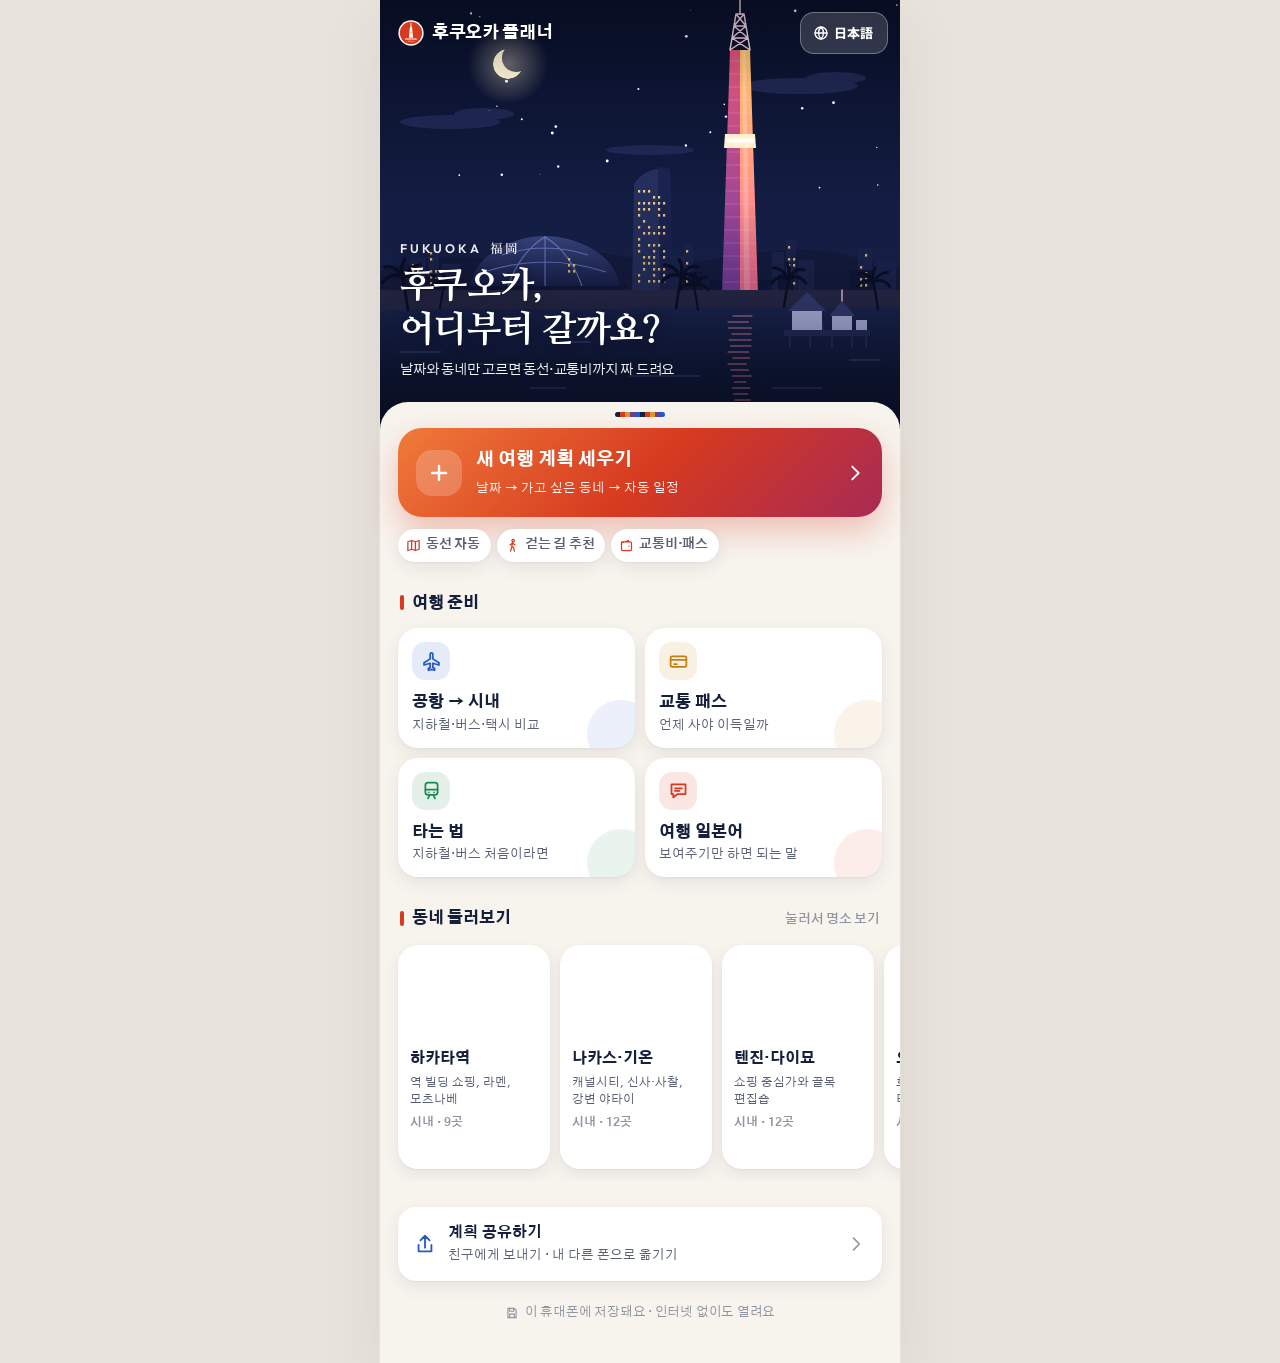
==== fukuoka-planner/index.html @ f43229a2 "required" ====
<!DOCTYPE html>
<html lang="ko">
<head>
<meta charset="utf-8">
<meta name="viewport" content="width=device-width, initial-scale=1, viewport-fit=cover">
<meta name="theme-color" content="#F7F3ED" media="(prefers-color-scheme: light)">
<meta name="theme-color" content="#0E1424" media="(prefers-color-scheme: dark)">
<meta name="description" content="후쿠오카 여행 일정·동선·교통비를 짜 주는 플래너">
<link rel="manifest" href="manifest.webmanifest">
<link rel="icon" type="image/png" href="icons/favicon-64.png">
<link rel="apple-touch-icon" href="icons/apple-touch-icon.png">
<meta name="mobile-web-app-capable" content="yes">
<meta name="apple-mobile-web-app-capable" content="yes">
<meta name="apple-mobile-web-app-status-bar-style" content="black-translucent">
<meta name="apple-mobile-web-app-title" content="후쿠오카">
<title>후쿠오카 여행 플래너</title>
<link rel="preconnect" href="https://fonts.googleapis.com">
<link rel="preconnect" href="https://fonts.gstatic.com" crossorigin>
<link href="https://fonts.googleapis.com/css2?family=Gothic+A1:wght@400;500;600;700;800&family=Outfit:wght@500;600;700&family=Noto+Sans+JP:wght@400;500;700;800&family=Nanum+Myeongjo:wght@700;800&family=Noto+Serif+JP:wght@600;700&display=swap" rel="stylesheet">
<link rel="stylesheet" href="css/style.css">
</head>
<body>
<div id="app"></div>
<!-- 순서가 중요해요: 앞 파일의 이름(S, A, SHEETS, L …)을 뒤 파일이 써요. 바꾸려면 docs/collaboration-guide.md 의 「불러오는 순서」를 먼저 보세요. -->
<script src="js/config.js"></script>
<script src="js/data.js"></script>
<script src="js/spot_info.js"></script>
<script src="js/engine.js"></script>
<script src="js/i18n.js"></script>
<script src="js/ui.js"></script>
<script src="js/home.js"></script>
<script src="js/stays.js"></script>
<script src="js/alt.js"></script>
<script src="js/parked.js"></script>
<script src="js/custom.js"></script>
<script src="js/drag.js"></script>
<script src="js/nav.js"></script>
<script src="js/guide.js"></script>
<script src="js/here.js"></script>
<script src="js/live.js"></script>
<script src="js/maps.js"></script>
<script src="js/bootstrap.js"></script>
</body>
</html>
---- fukuoka-planner/css/style.css ----
/* ==================================================================
   style.css · 디자인 (색·글꼴·간격·모양)
   맨 위 :root 의 --이름 값이 앱 전체 색이에요. 다크 모드 색은 그 아래 @media (prefers-color-scheme: dark) 에 있어요.
   고치는 법: docs/수정가이드.md
   ================================================================== */
/* 후쿠오카 플래너 v3: 따뜻한 종이색 바탕 + 하카타만 남색 + 도리이 주홍 포인트. 홈 상단은 모모치 해변의 후쿠오카 타워 그림, 곳곳에 하카타오리(五色献上) 줄무늬 */
:root {
  --outer: #e9e4db;
  --bg: #f7f3ed;
  --surface: #ffffff;
  --surface-2: #f1ece4;
  --surface-3: #e5ded3;
  --ink: #15203a;
  --ink-2: #5a6175;
  --ink-3: #8f95a3;
  --line: #e8e2d8;
  --pri: #d63a1f;
  --pri-2: #fbe7e1;
  --pri-ink: #ffffff;
  --pink: #c2335e;
  --blue: #2459c9;
  --blue-2: #e8effc;
  --ok: #1d8a55;
  --ok-2: #e3f4ea;
  --warn: #a86500;
  --warn-2: #fff2d9;
  --bad: #d33539;
  --bad-2: #fceaea;
  --sea: #cfe1ec;
  --sea-edge: #a6c4d8;
  --land: #fbf8f2;
  --park: #d8eacd;
  --hill-a: #e7e9d8;
  --hill-b: rgba(231, 233, 216, 0);
  --river: #afcfe2;
  --rail: #a7adb6;
  --font: 'Gothic A1', -apple-system, 'Apple SD Gothic Neo', 'Malgun Gothic', sans-serif;
  --serif: 'Nanum Myeongjo', 'AppleMyungjo', 'Noto Serif KR', serif;
  --num: 'Outfit', 'Gothic A1', sans-serif;
  --r: 22px;
  --sh: 0 1px 2px rgba(21, 32, 58, 0.05), 0 6px 18px rgba(21, 32, 58, 0.07);
  --grad: linear-gradient(135deg, #f07a3a 0%, #d63a1f 52%, #a82a55 100%);
  --obi: repeating-linear-gradient(
    90deg,
    #15203a 0 5px,
    #d63a1f 5px 10px,
    #d9962b 10px 15px,
    #6b3e8e 15px 20px,
    #2459c9 20px 25px
  );
  color-scheme: light;
}
@media (prefers-color-scheme: dark) {
  :root:not([data-theme='light']) {
    --outer: #05080f;
    --bg: #0e1424;
    --surface: #172036;
    --surface-2: #1f2942;
    --surface-3: #29344f;
    --ink: #eef1f7;
    --ink-2: #a8b0c2;
    --ink-3: #747d96;
    --line: #27324b;
    --pri: #f2573c;
    --pri-2: #3a1d17;
    --pink: #f0628b;
    --blue: #7ea2ff;
    --blue-2: #1a2546;
    --ok: #4acb8a;
    --ok-2: #14301f;
    --warn: #f0b55a;
    --warn-2: #33280f;
    --bad: #ff7a7e;
    --bad-2: #3a1a1c;
    --sea: #12324a;
    --sea-edge: #23506f;
    --land: #182235;
    --park: #1b3a2a;
    --hill-a: #1e2b33;
    --hill-b: rgba(30, 43, 51, 0);
    --river: #23506f;
    --rail: #5a6878;
    --sh: 0 1px 2px rgba(0, 0, 0, 0.3), 0 6px 18px rgba(0, 0, 0, 0.28);
    color-scheme: dark;
  }
}
:root[data-theme='dark'] {
  --outer: #05080f;
  --bg: #0e1424;
  --surface: #172036;
  --surface-2: #1f2942;
  --surface-3: #29344f;
  --ink: #eef1f7;
  --ink-2: #a8b0c2;
  --ink-3: #747d96;
  --line: #27324b;
  --pri: #f2573c;
  --pri-2: #3a1d17;
  --pink: #f0628b;
  --blue: #7ea2ff;
  --blue-2: #1a2546;
  --ok: #4acb8a;
  --ok-2: #14301f;
  --warn: #f0b55a;
  --warn-2: #33280f;
  --bad: #ff7a7e;
  --bad-2: #3a1a1c;
  --sea: #12324a;
  --sea-edge: #23506f;
  --land: #182235;
  --park: #1b3a2a;
  --hill-a: #1e2b33;
  --hill-b: rgba(30, 43, 51, 0);
  --river: #23506f;
  --rail: #5a6878;
  --sh: 0 1px 2px rgba(0, 0, 0, 0.3), 0 6px 18px rgba(0, 0, 0, 0.28);
  color-scheme: dark;
}

* {
  box-sizing: border-box;
  -webkit-tap-highlight-color: transparent;
}
html,
body {
  margin: 0;
}
body {
  background: var(--outer);
  color: var(--ink);
  font: 15px/1.5 var(--font);
  -webkit-font-smoothing: antialiased;
  word-break: keep-all;
  overflow-wrap: anywhere;
}
body.locked {
  overflow: hidden;
}
button,
input,
select {
  font: inherit;
  color: inherit;
}
button {
  cursor: pointer;
  border: 0;
  background: none;
  padding: 0;
}
:focus-visible {
  outline: 2.5px solid var(--pri);
  outline-offset: 2px;
  border-radius: 10px;
}
.ic {
  width: 20px;
  height: 20px;
  flex: none;
  fill: none;
  stroke: currentColor;
  stroke-width: 2;
  stroke-linecap: round;
  stroke-linejoin: round;
}
.sr {
  position: absolute;
  width: 1px;
  height: 1px;
  overflow: hidden;
  clip: rect(0 0 0 0);
  white-space: nowrap;
}
h1,
h2,
h3 {
  margin: 0;
  text-wrap: balance;
}
small {
  font-size: 12.5px;
}

.shell {
  position: relative;
  max-width: 520px;
  min-height: 100vh;
  margin: 0 auto;
  background: var(--bg);
}
@media (min-width: 560px) {
  .shell {
    box-shadow:
      0 0 0 1px var(--line),
      0 20px 60px rgba(20, 27, 45, 0.08);
  }
}
.scr {
  padding: 8px 18px 120px;
}

/* 상단 바 */
.appbar {
  position: sticky;
  top: 0;
  z-index: 30;
  display: grid;
  grid-template-columns: auto 1fr auto;
  align-items: center;
  gap: 8px;
  min-height: 58px;
  padding: 8px 12px;
  background: color-mix(in srgb, var(--bg) 88%, transparent);
  backdrop-filter: blur(14px);
  -webkit-backdrop-filter: blur(14px);
}
.brand {
  display: flex;
  align-items: center;
  gap: 8px;
  font-weight: 800;
  font-size: 17px;
  letter-spacing: -0.02em;
  padding-left: 6px;
}
.logo2 {
  width: 26px;
  height: 26px;
  flex: none;
}
.ab-t {
  display: flex;
  flex-direction: column;
  align-items: center;
  min-width: 0;
  font-weight: 800;
  font-size: 16px;
}
.ab-t small {
  font-weight: 500;
  color: var(--ink-2);
}
.ab-title {
  display: inline-flex;
  align-items: center;
  gap: 4px;
  font-weight: 800;
  font-size: 16px;
  max-width: 100%;
}
.ab-title .ic {
  width: 14px;
  height: 14px;
  color: var(--ink-3);
}
.ab-r {
  display: flex;
  gap: 6px;
  justify-content: flex-end;
  min-width: 40px;
}
.ab-sp {
  display: block;
}
.ib {
  display: inline-grid;
  place-items: center;
  width: 42px;
  height: 42px;
  border-radius: 14px;
  color: var(--ink);
  background: transparent;
}
.ib:hover {
  background: var(--surface-2);
}
.ib.sm {
  width: 36px;
  height: 36px;
  border-radius: 12px;
}
.ib.xs {
  width: 28px;
  height: 28px;
  border-radius: 9px;
}
.ib.xs .ic {
  width: 16px;
  height: 16px;
}
.ib:disabled {
  opacity: 0.3;
  cursor: default;
}
.savebtn {
  height: 36px;
  padding: 0 16px;
  border-radius: 999px;
  background: var(--pri);
  color: var(--pri-ink);
  font-weight: 700;
  font-size: 14px;
  display: inline-flex;
  align-items: center;
  gap: 4px;
}
.savebtn .ic {
  width: 16px;
  height: 16px;
  stroke-width: 2.6;
}
.savebtn.done {
  background: var(--surface-2);
  color: var(--ok);
}
.prog {
  display: grid;
  grid-template-columns: repeat(3, 1fr);
  gap: 6px;
  padding: 0 18px 6px;
  position: sticky;
  top: 58px;
  z-index: 29;
  background: color-mix(in srgb, var(--bg) 88%, transparent);
}
.prog i {
  height: 4px;
  border-radius: 4px;
  background: var(--surface-3);
}
.prog i.on {
  background: var(--pri);
}

/* 버튼 */
.btn {
  display: inline-flex;
  align-items: center;
  justify-content: center;
  gap: 6px;
  min-height: 44px;
  padding: 0 16px;
  border-radius: 15px;
  font-weight: 700;
  font-size: 15px;
  transition:
    transform 0.12s,
    filter 0.15s;
  white-space: nowrap;
}
.btn:active:not(:disabled) {
  transform: scale(0.98);
}
.btn.pri {
  background: var(--pri);
  color: var(--pri-ink);
  box-shadow: 0 6px 16px color-mix(in srgb, var(--pri) 26%, transparent);
}
.btn.pri:hover:not(:disabled) {
  filter: brightness(1.05);
}
.btn.pri:disabled {
  background: var(--surface-3);
  color: var(--ink-3);
  cursor: not-allowed;
  box-shadow: none;
}
.btn.big {
  min-height: 56px;
  width: 100%;
  font-size: 17px;
  border-radius: 20px;
}
.btn.big .ic {
  width: 22px;
  height: 22px;
}
.btn.soft {
  background: var(--surface-2);
  color: var(--ink);
}
.btn.soft:hover {
  background: var(--surface-3);
}
.btn.ghost {
  background: transparent;
  color: var(--ink-2);
}
.btn.sm {
  min-height: 34px;
  padding: 0 12px;
  font-size: 13.5px;
  border-radius: 11px;
}
.btn .ic {
  width: 18px;
  height: 18px;
}
.btn.danger {
  color: var(--bad);
}
.btn.danger-fill {
  background: var(--bad);
}
.row2 {
  display: flex;
  gap: 8px;
}
.row2 > .btn {
  flex: 1;
}
.cta {
  position: fixed;
  bottom: 0;
  left: 50%;
  transform: translateX(-50%);
  width: min(520px, 100%);
  z-index: 25;
  padding: 14px 18px calc(14px + env(safe-area-inset-bottom));
  background: linear-gradient(to top, var(--bg) 70%, transparent);
  display: grid;
  gap: 10px;
}

/* 공통 */
.card {
  background: var(--surface);
  border-radius: var(--r);
  padding: 16px;
  box-shadow: var(--sh);
}
.card + .card {
  margin-top: 12px;
}
.sec {
  display: flex;
  align-items: baseline;
  gap: 8px;
  font-size: 16px;
  font-weight: 800;
  margin: 28px 2px 12px;
}
.sec::before {
  content: '';
  align-self: center;
  flex: none;
  width: 4px;
  height: 15px;
  border-radius: 2px;
  background: var(--pri);
}
.sec small {
  font-size: 12.5px;
  color: var(--ink-3);
  font-weight: 600;
  margin-left: auto;
}
.sub {
  color: var(--ink-2);
  font-size: 13.5px;
  margin: 4px 0 12px;
}
.h-xl {
  font-family: var(--serif);
  font-size: clamp(30px, 8vw, 36px);
  font-weight: 800;
  letter-spacing: -0.02em;
  line-height: 1.22;
}
.h-l {
  font-family: var(--serif);
  font-size: 27px;
  font-weight: 800;
  letter-spacing: -0.02em;
  margin: 6px 2px 16px;
}
.h-s {
  font-size: 16px;
  font-weight: 800;
}
.chip {
  display: inline-flex;
  align-items: center;
  gap: 4px;
  font-size: 12.5px;
  font-weight: 600;
  padding: 4px 10px;
  border-radius: 999px;
  background: var(--surface-2);
  color: var(--ink-2);
}
.chips {
  display: flex;
  flex-wrap: wrap;
  gap: 6px;
}
.tag {
  display: inline-flex;
  align-items: center;
  gap: 3px;
  font-size: 11.5px;
  font-weight: 700;
  padding: 2px 8px;
  border-radius: 999px;
  background: var(--surface-2);
  color: var(--ink-2);
  white-space: nowrap;
}
.tag .ic {
  width: 12px;
  height: 12px;
  stroke-width: 3;
}
.tag.meal {
  background: var(--pri-2);
  color: var(--pri);
}
.tag.walk {
  background: var(--ok-2);
  color: var(--ok);
}
.tag.fast {
  background: var(--blue-2);
  color: var(--blue);
}
.tag.cheap {
  background: var(--ok-2);
  color: var(--ok);
}
.store-note {
  display: flex;
  align-items: center;
  justify-content: center;
  gap: 6px;
  color: var(--ink-3);
  font-size: 12.5px;
  margin: 22px 0 0;
}
.store-note .ic {
  width: 14px;
  height: 14px;
}
.fine {
  font-size: 12px;
  color: var(--ink-3);
  margin: 18px 4px 0;
}
.note {
  display: flex;
  align-items: center;
  gap: 10px;
  flex-wrap: wrap;
  padding: 12px 14px;
  border-radius: 16px;
  background: var(--surface-2);
  color: var(--ink-2);
  font-size: 14px;
  margin: 12px 0 0;
}
.note > span {
  flex: 1;
  min-width: 160px;
}
.note.bad {
  background: var(--bad-2);
  color: var(--bad);
}
.note.ok {
  background: var(--ok-2);
  color: var(--ok);
}
.warn-t {
  color: var(--warn) !important;
  font-weight: 700;
}
.bad-t {
  color: var(--bad);
}

/* 카테고리 타일 */
.ct {
  display: inline-grid;
  place-items: center;
  width: 32px;
  height: 32px;
  border-radius: 11px;
  flex: none;
  background: var(--surface-2);
  color: var(--ink-2);
}
.ct .ic {
  width: 18px;
  height: 18px;
}
.c-sight {
  --c: #3e63dd;
}
.c-food {
  --c: #e5484d;
}
.c-cafe {
  --c: #a35829;
}
.c-shop {
  --c: #8e4ec6;
}
.c-nature {
  --c: #2b9a66;
}
.c-onsen {
  --c: #e2780f;
}
.c-free {
  --c: #6f7a8b;
}
.c-bed {
  --c: #6f7a8b;
}
.ct[class*='c-'] {
  background: color-mix(in srgb, var(--c) 13%, var(--surface));
  color: var(--c);
}
.chip[class*='c-'] {
  background: color-mix(in srgb, var(--c) 12%, var(--surface));
  color: var(--c);
}

/* 기간 */
.sel-sum {
  display: flex;
  align-items: center;
  gap: 10px;
  background: var(--surface);
  border-radius: 18px;
  padding: 14px 16px;
  box-shadow: var(--sh);
  margin-bottom: 12px;
  flex-wrap: wrap;
}
.sel-sum > div {
  display: flex;
  flex-direction: column;
}
.sel-sum small {
  color: var(--ink-3);
}
.sel-sum b {
  font-size: 15.5px;
}
.sel-sum > .ic {
  color: var(--ink-3);
}
.sel-sum .pill {
  margin-left: auto;
  background: var(--pri);
  color: #fff;
  font-weight: 700;
  font-size: 13px;
  padding: 5px 12px;
  border-radius: 999px;
}
.cal-h {
  display: flex;
  align-items: center;
  justify-content: space-between;
  margin-bottom: 8px;
}
.cal-h b {
  font-family: var(--num);
  font-size: 17px;
}
.wk,
.grid {
  display: grid;
  grid-template-columns: repeat(7, 1fr);
}
.wk span {
  text-align: center;
  font-size: 12px;
  color: var(--ink-3);
  padding: 4px 0 8px;
}
.dc {
  height: 44px;
  display: grid;
  place-items: center;
  font-family: var(--num);
  font-weight: 500;
  font-size: 15.5px;
  position: relative;
}
.dc span {
  display: grid;
  place-items: center;
  width: 40px;
  height: 40px;
  border-radius: 50%;
  position: relative;
  z-index: 1;
}
.dc:hover:not(:disabled) span {
  background: var(--surface-2);
}
.dc.sun {
  color: var(--bad);
}
.dc.sat {
  color: var(--blue);
}
.dc.past {
  opacity: 0.3;
  cursor: default;
}
.dc.today span::after {
  content: '';
  position: absolute;
  bottom: 4px;
  width: 4px;
  height: 4px;
  border-radius: 50%;
  background: var(--pri);
}
.dc.in {
  background: var(--pri-2);
}
.dc.rs {
  background: linear-gradient(to right, transparent 50%, var(--pri-2) 50%);
}
.dc.re {
  background: linear-gradient(to left, transparent 50%, var(--pri-2) 50%);
}
.dc.s span,
.dc.e span {
  background: var(--pri) !important;
  color: #fff;
  font-weight: 700;
}
.hint-s {
  color: var(--ink-3);
  font-size: 13px;
  text-align: center;
  margin: 10px 0 0;
}
.chips-sel {
  display: flex;
  flex-wrap: wrap;
  gap: 8px;
}
.chips-sel.scroll {
  flex-wrap: nowrap;
  overflow-x: auto;
  scrollbar-width: none;
  margin: 12px -18px 4px;
  padding: 0 18px;
}
.chips-sel button {
  padding: 9px 16px;
  border-radius: 999px;
  background: var(--surface-2);
  font-weight: 700;
  font-size: 14px;
  color: var(--ink-2);
  white-space: nowrap;
}
.chips-sel button.on {
  background: var(--ink);
  color: var(--bg);
}
.grid2 {
  display: grid;
  grid-template-columns: 1fr 1fr;
  gap: 12px;
  margin-top: 10px;
}
.fld {
  display: flex;
  flex-direction: column;
  gap: 6px;
  font-size: 12.5px;
  color: var(--ink-2);
  font-weight: 700;
}
.fld select,
.fld input,
.ed select,
.ed input {
  min-height: 46px;
  border-radius: 14px;
  border: 0;
  background: var(--surface-2);
  padding: 0 12px;
  color: var(--ink);
  font-weight: 600;
  font-size: 15px;
  width: 100%;
}

/* 지역 */
.map-card {
  position: relative;
  background: var(--surface);
  border-radius: 24px;
  overflow: hidden;
  box-shadow: var(--sh);
}
.rmap {
  width: 100%;
  height: 330px;
  background: var(--land);
  touch-action: none;
}
.rmap svg {
  display: block;
  width: 100%;
  height: 100%;
}
.map-ctl {
  position: absolute;
  top: 10px;
  right: 10px;
  display: grid;
  gap: 6px;
}
.map-ctl .ib {
  background: var(--surface);
  box-shadow: var(--sh);
}
.map-cap {
  margin: 0;
  padding: 10px 14px 12px;
  font-size: 12.5px;
  color: var(--ink-3);
}
.agrid {
  display: grid;
  grid-template-columns: 1fr 1fr;
  gap: 10px;
}
.acard {
  position: relative;
  display: flex;
  flex-direction: column;
  align-items: flex-start;
  gap: 3px;
  text-align: left;
  padding: 14px 14px 12px;
  border-radius: 18px;
  background: var(--surface);
  box-shadow: var(--sh);
  border: 2px solid transparent;
  transition: border-color 0.15s;
}
.acard b {
  font-size: 15.5px;
  padding-right: 26px;
}
.acard small {
  color: var(--ink-2);
  font-size: 12.5px;
  line-height: 1.4;
}
.ac-m {
  margin-top: 6px;
  font-size: 12px;
  font-weight: 700;
  color: var(--ink-3);
}
.ac-k {
  position: absolute;
  top: 12px;
  right: 12px;
  width: 24px;
  height: 24px;
  border-radius: 50%;
  border: 2px solid var(--line);
  display: grid;
  place-items: center;
}
.ac-k .ic {
  width: 14px;
  height: 14px;
  stroke-width: 3;
}
.acard.on {
  border-color: var(--pri);
  background: color-mix(in srgb, var(--pri-2) 55%, var(--surface));
}
.acard.on .ac-k {
  background: var(--pri);
  border-color: var(--pri);
  color: #fff;
}
.meter {
  background: var(--surface);
  border-radius: 16px;
  padding: 10px 14px;
  box-shadow: var(--sh);
}
.m-t {
  display: flex;
  justify-content: space-between;
  gap: 8px;
  font-size: 13.5px;
}
.m-t span {
  color: var(--ink-2);
}
.bar {
  height: 6px;
  border-radius: 6px;
  background: var(--surface-3);
  margin-top: 8px;
  overflow: hidden;
}
.bar i {
  display: block;
  height: 100%;
  border-radius: 6px;
  background: var(--ok);
  transition: width 0.25s;
}
.bar i.over {
  background: var(--warn);
}

/* 지도 공통 */
.sea {
  fill: var(--sea);
}
.coast {
  fill: none;
  stroke: var(--sea-edge);
  stroke-width: 1.2;
}
.land {
  fill: var(--land);
  stroke: var(--sea-edge);
  stroke-width: 1;
}
.park {
  fill: var(--park);
}
.hill-a {
  stop-color: var(--hill-a);
}
.hill-b {
  stop-color: var(--hill-b);
}
.river {
  fill: none;
  stroke: var(--river);
  stroke-linecap: round;
}
.rail {
  fill: none;
  stroke: var(--rail);
}
.sline {
  fill: none;
  stroke-linecap: round;
  stroke-linejoin: round;
  opacity: 0.5;
}
.st {
  fill: var(--surface);
  stroke: var(--ink-3);
  stroke-width: 1.4;
}
.st-t {
  font-size: 10px;
  fill: var(--ink-3);
  paint-order: stroke;
  stroke: var(--land);
  stroke-width: 3px;
}
.sea-t {
  fill: color-mix(in srgb, var(--sea-edge) 60%, var(--ink-3));
  font-weight: 700;
  letter-spacing: 0.35em;
  text-anchor: middle;
}
.sdot {
  fill: var(--ink-3);
  opacity: 0.4;
}
.sdot.on {
  fill: var(--pri);
  opacity: 0.85;
}
.apin {
  cursor: pointer;
  outline: none;
}
.apin-hit {
  fill: transparent;
}
.apin-c {
  fill: var(--surface);
  stroke: var(--ink);
  stroke-width: 2.5;
}
.apin-d {
  fill: var(--ink);
}
.apin-k {
  fill: none;
  stroke: #fff;
  stroke-width: 3;
  stroke-linecap: round;
  stroke-linejoin: round;
}
.apin-t {
  font-size: 13px;
  font-weight: 800;
  text-anchor: middle;
  fill: var(--ink);
  paint-order: stroke;
  stroke: var(--land);
  stroke-width: 4px;
  stroke-linejoin: round;
}
.apin:hover .apin-c,
.apin:focus-visible .apin-c {
  stroke: var(--pri);
  stroke-width: 3.5;
}
.apin.on .apin-c {
  fill: var(--pri);
  stroke: var(--pri);
}
.rseg {
  fill: none;
  stroke-linejoin: round;
}
.seg-halo {
  fill: none;
  stroke: var(--land);
  stroke-width: 8;
  stroke-linecap: round;
  stroke-linejoin: round;
  opacity: 0.9;
}
.npin {
  cursor: pointer;
  outline: none;
}
.npin circle {
  fill: var(--ink);
  stroke: var(--surface);
  stroke-width: 2.5;
}
.npin text {
  fill: var(--bg);
  font-family: var(--num);
  font-size: 12px;
  font-weight: 700;
  text-anchor: middle;
}
.npin.walkp circle {
  fill: var(--ok);
}
.npin.on circle {
  fill: var(--pri);
}
.npin.on text {
  fill: #fff;
}
.npin .npin-l {
  fill: var(--ink);
  font-family: var(--font);
  font-size: 13px;
  paint-order: stroke;
  stroke: var(--land);
  stroke-width: 4px;
}
.anc-pin rect {
  fill: var(--surface);
  stroke: var(--ink);
  stroke-width: 2;
}
.anc-ic {
  fill: none;
  stroke: var(--ink);
  stroke-width: 2.2;
  stroke-linecap: round;
  stroke-linejoin: round;
}
.corr {
  fill: none;
  stroke: var(--ok);
  opacity: 0.1;
  stroke-linecap: round;
}
.rpin {
  cursor: pointer;
}
.rpin circle {
  fill: var(--surface);
  stroke: var(--ok);
  stroke-width: 2.5;
}
.rpin text {
  font-family: var(--num);
  font-size: 11.5px;
  font-weight: 700;
  text-anchor: middle;
  fill: var(--ok);
}
.rpin.on circle {
  fill: var(--pri);
  stroke: var(--pri);
}
.rpin.on text {
  fill: #fff;
}
.ab-pin rect {
  fill: var(--ink);
}
.ab-pin text {
  fill: var(--bg);
  font-size: 11.5px;
  font-weight: 700;
  text-anchor: middle;
}

/* 계획 */
.days {
  display: flex;
  gap: 8px;
  overflow-x: auto;
  scrollbar-width: none;
  margin: 0 -18px;
  padding: 4px 18px 12px;
  position: sticky;
  top: 58px;
  z-index: 20;
  background: var(--bg);
}
.days::-webkit-scrollbar,
.chips-sel.scroll::-webkit-scrollbar,
.strip::-webkit-scrollbar {
  display: none;
}
.days button {
  flex: none;
  display: flex;
  flex-direction: column;
  align-items: center;
  padding: 8px 16px;
  border-radius: 16px;
  background: var(--surface);
  box-shadow: var(--sh);
  min-width: 84px;
}
.days b {
  font-size: 14px;
}
.days small {
  font-family: var(--num);
  color: var(--ink-3);
  font-size: 12px;
}
.days button.on {
  background: var(--ink);
  color: var(--bg);
}
.days button.on small {
  color: color-mix(in srgb, var(--bg) 70%, transparent);
}
.daycard {
  position: relative;
  background: var(--surface);
  border-radius: 24px;
  padding: 18px 16px 14px;
  box-shadow: var(--sh);
  overflow: hidden;
}
.daycard::before {
  content: '';
  position: absolute;
  left: 0;
  right: 0;
  top: 0;
  height: 4px;
  background: var(--obi);
  opacity: 0.85;
}
.dc-h {
  display: flex;
  justify-content: space-between;
  align-items: flex-start;
  gap: 10px;
}
.dc-h h2 {
  font-family: var(--serif);
  font-size: 24px;
  font-weight: 800;
}
.dc-h small {
  color: var(--ink-2);
}
.dc-h .ib {
  background: var(--surface-2);
}
.stats > * {
  display: flex;
  flex-direction: column;
  align-items: center;
  gap: 2px;
  text-align: center;
}
.stats small {
  color: var(--ink-3);
  font-size: 12px;
}
.stats b {
  font-family: var(--num);
  font-weight: 700;
  font-size: 16px;
}
.stats {
  display: grid;
  grid-template-columns: repeat(4, 1fr);
  margin-top: 14px;
  padding-top: 12px;
  border-top: 1px solid var(--line);
}
.stats b {
  font-size: 15px;
}
.stats button b {
  color: var(--pri);
}
.hint {
  display: flex;
  gap: 10px;
  align-items: flex-start;
  font-size: 13px;
  color: var(--ink-2);
  background: var(--surface);
  border-radius: 16px;
  padding: 12px 10px 12px 14px;
  margin-top: 12px;
  box-shadow: var(--sh);
}
.hint > .ic {
  color: var(--ok);
  margin-top: 1px;
}
.hint b {
  color: var(--ink);
}
.banner {
  background: var(--surface);
  border-radius: 20px;
  padding: 14px 16px;
  margin-top: 12px;
  box-shadow:
    0 0 0 2px var(--ok),
    var(--sh);
}
.bn-h {
  display: flex;
  gap: 8px;
  align-items: center;
  color: var(--ok);
}
.bn-h b {
  color: var(--ink);
}
.banner ul {
  list-style: none;
  margin: 10px 0 12px;
  padding: 0;
  display: grid;
  gap: 6px;
  font-size: 14px;
}
.banner li {
  display: flex;
  gap: 8px;
  align-items: flex-start;
}
.banner li b {
  margin-right: 4px;
}
.dot {
  flex: none;
  width: 8px;
  height: 8px;
  border-radius: 50%;
  background: var(--ink-3);
  margin-top: 7px;
}
.dot.d-ok {
  background: var(--ok);
}
.dot.d-warn {
  background: var(--warn);
}

.tl {
  list-style: none;
  margin: 16px 0 0;
  padding: 0;
}
.tl > li {
  display: grid;
  grid-template-columns: 50px minmax(0, 1fr);
  column-gap: 10px;
}
.tm {
  display: flex;
  flex-direction: column;
  align-items: flex-end;
  padding-top: 14px;
  font-family: var(--num);
}
.tm b {
  font-size: 16px;
  font-weight: 700;
}
.tm span {
  font-size: 12px;
  color: var(--ink-3);
}
.anc .tm {
  padding-top: 11px;
}
.anc-c {
  display: flex;
  align-items: center;
  gap: 10px;
  text-align: left;
  width: 100%;
  padding: 10px 14px;
  border-radius: 16px;
  background: var(--surface-2);
  font-weight: 700;
  font-size: 14px;
}
.anc-c > span {
  flex: 1;
  display: flex;
  flex-direction: column;
}
.anc-c small {
  color: var(--ink-2);
  font-weight: 500;
}
.anc-c .chev {
  color: var(--ink-3);
  width: 16px;
  height: 16px;
}
.leg {
  min-height: 50px;
}
.leg .rail {
  grid-column: 1;
  justify-self: end;
  width: 0;
  margin-right: 18px;
  border-left: 3px solid var(--m);
  min-height: 100%;
}
.leg.m-walk .rail {
  border-left-style: dotted;
  border-left-width: 4px;
}
.leg.m-bus .rail,
.leg.m-taxi .rail,
.leg.m-car .rail,
.leg.m-ferry .rail {
  border-left-style: dashed;
}
.leg.none .rail {
  border-left: 2px dotted var(--line);
  min-height: 14px;
}
.lchip {
  grid-column: 2;
  align-self: center;
  display: grid;
  grid-template-columns: auto 1fr auto;
  grid-template-areas: 'i m c' 'i l c';
  column-gap: 10px;
  align-items: center;
  width: 100%;
  text-align: left;
  margin: 6px 0;
  padding: 7px 10px 7px 7px;
  border-radius: 14px;
  background: color-mix(in srgb, var(--m) 8%, var(--bg));
  border: 1px solid color-mix(in srgb, var(--m) 18%, transparent);
}
.lchip .mi {
  grid-area: i;
}
.lc-m {
  grid-area: m;
  display: flex;
  align-items: center;
  gap: 8px;
  flex-wrap: wrap;
  font-size: 14px;
}
.lc-m em {
  font-style: normal;
  font-family: var(--num);
  font-weight: 700;
  color: var(--ink);
  background: var(--surface);
  border-radius: 8px;
  padding: 0 7px;
  font-size: 13px;
}
.lc-m .mine {
  font-style: normal;
  font-size: 11px;
  font-weight: 700;
  color: var(--pri);
}
.lc-l {
  grid-area: l;
  font-size: 12.5px;
  color: var(--ink-2);
  overflow: hidden;
  text-overflow: ellipsis;
  white-space: nowrap;
}
.lchip .chev {
  grid-area: c;
  width: 16px;
  height: 16px;
  color: var(--ink-3);
}
.mi {
  display: inline-grid;
  place-items: center;
  width: 36px;
  height: 36px;
  border-radius: 12px;
  background: var(--m);
  color: #fff;
  flex: none;
}
.mi .ic {
  width: 20px;
  height: 20px;
  stroke-width: 2.2;
}
.mi.sm {
  width: 30px;
  height: 30px;
  border-radius: 10px;
}
.mi.sm .ic {
  width: 17px;
  height: 17px;
}
.mi.xs {
  width: 22px;
  height: 22px;
  border-radius: 7px;
}
.mi.xs .ic {
  width: 13px;
  height: 13px;
}
.sc {
  background: var(--surface);
  border-radius: 20px;
  padding: 12px 14px 14px;
  box-shadow: var(--sh);
  border: 2px solid transparent;
  transition: border-color 0.15s;
}
.stop.sel .sc {
  border-color: var(--ink);
}
.sc-hit {
  display: flex;
  align-items: center;
  gap: 12px;
  width: 100%;
  text-align: left;
}
.sc-hit .ct {
  width: 42px;
  height: 42px;
  border-radius: 14px;
}
.sc-hit .ct .ic {
  width: 22px;
  height: 22px;
}
.sc-t {
  flex: 1;
  display: flex;
  flex-direction: column;
  min-width: 0;
}
.sc-t b {
  font-size: 16.5px;
  font-weight: 800;
  line-height: 1.3;
}
.sc-t small {
  color: var(--ink-3);
  font-size: 12.5px;
}
.num {
  display: grid;
  place-items: center;
  width: 24px;
  height: 24px;
  border-radius: 50%;
  background: var(--surface-2);
  color: var(--ink-2);
  font-family: var(--num);
  font-weight: 700;
  font-size: 12.5px;
  flex: none;
}
.stop.sel .num {
  background: var(--pri);
  color: #fff;
}
.tags {
  display: flex;
  flex-wrap: wrap;
  gap: 5px;
  margin: 10px 0 0;
}
.desc {
  margin: 8px 0 0;
  font-size: 13.5px;
  color: var(--ink-2);
}
.warn {
  display: flex;
  align-items: center;
  gap: 6px;
  margin: 8px 0 0;
  font-size: 12.5px;
  font-weight: 700;
  color: var(--warn);
  background: var(--warn-2);
  padding: 6px 10px;
  border-radius: 10px;
}
.warn .ic {
  width: 15px;
  height: 15px;
}
.memo {
  margin: 8px 0 0;
  font-size: 13px;
  padding: 8px 10px;
  border-radius: 10px;
  background: var(--surface-2);
}
.edit {
  margin-top: 14px;
  padding-top: 14px;
  border-top: 1px solid var(--line);
  display: grid;
  gap: 12px;
}
.ed {
  display: flex;
  align-items: center;
  justify-content: space-between;
  gap: 10px;
  font-size: 13.5px;
  font-weight: 700;
  color: var(--ink-2);
}
.ed.col {
  flex-direction: column;
  align-items: stretch;
}
.ed select {
  width: auto;
  min-height: 40px;
  font-size: 14px;
}
.stp {
  display: flex;
  align-items: center;
  gap: 6px;
}
.stp button {
  display: grid;
  place-items: center;
  width: 40px;
  height: 40px;
  border-radius: 12px;
  background: var(--surface-2);
  color: var(--ink);
}
.stp button:disabled {
  opacity: 0.35;
}
.stp b {
  font-family: var(--num);
  min-width: 72px;
  text-align: center;
  color: var(--ink);
}
.empty-c {
  text-align: center;
}
.empty-c p {
  margin: 4px 0 10px;
  color: var(--ink-2);
}
.day-act {
  margin-top: 16px;
}
.parked {
  margin-top: 16px;
  padding: 0;
}
.parked summary {
  list-style: none;
  display: flex;
  align-items: center;
  gap: 10px;
  padding: 14px 16px;
  cursor: pointer;
}
.parked summary::-webkit-details-marker {
  display: none;
}
.parked summary b {
  flex: 1;
}
.parked summary .chev {
  color: var(--ink-3);
  transition: transform 0.2s;
}
.parked[open] summary .chev {
  transform: rotate(180deg);
}
.cnt {
  font-family: var(--num);
  font-weight: 700;
  font-size: 12.5px;
  background: var(--pri);
  color: #fff;
  border-radius: 999px;
  padding: 1px 9px;
}
.parked .sub {
  padding: 0 16px;
  margin-top: 0;
}
.parked ul {
  list-style: none;
  margin: 0;
  padding: 0 8px 10px 16px;
}
.parked li {
  display: flex;
  align-items: center;
  gap: 8px;
  padding: 10px 0;
  border-top: 1px solid var(--line);
}
.pk-t {
  flex: 1;
  display: flex;
  flex-direction: column;
  min-width: 0;
}
.pk-t small {
  color: var(--ink-3);
}

/* 지도 탭 */
.mapfull {
  position: relative;
  margin: 0 -18px;
}
.dmap {
  position: relative;
  width: 100%;
  height: calc(100vh - 218px - env(safe-area-inset-bottom));
  min-height: 380px;
  background: var(--land);
}
.dmap svg,
.wmap svg {
  display: block;
  width: 100%;
  height: 100%;
}
.map-note2 {
  position: absolute;
  left: 12px;
  right: 12px;
  top: 12px;
  margin: 0;
  font-size: 12.5px;
  background: var(--surface);
  border-radius: 12px;
  padding: 8px 12px;
  color: var(--ink-2);
  box-shadow: var(--sh);
}
.legend {
  position: absolute;
  left: 12px;
  top: 12px;
  display: flex;
  flex-wrap: wrap;
  gap: 6px;
  max-width: calc(100% - 24px);
}
.map-note2 ~ .legend,
.legend:has(~ .map-note2) {
  top: 56px;
}
.legend > span {
  display: flex;
  align-items: center;
  gap: 5px;
  font-size: 12px;
  font-weight: 700;
  background: var(--surface);
  padding: 3px 9px 3px 3px;
  border-radius: 999px;
  box-shadow: var(--sh);
}
.strip {
  position: absolute;
  left: 0;
  right: 0;
  bottom: 14px;
  display: flex;
  gap: 8px;
  overflow-x: auto;
  padding: 0 12px;
  scroll-snap-type: x mandatory;
  scrollbar-width: none;
}
.sp {
  flex: none;
  scroll-snap-align: center;
  display: flex;
  align-items: center;
  gap: 10px;
  text-align: left;
  background: var(--surface);
  border-radius: 16px;
  padding: 10px 14px 10px 10px;
  box-shadow: 0 6px 20px rgba(20, 27, 45, 0.15);
  max-width: 240px;
  border: 2px solid transparent;
}
.sp > span:last-child {
  display: flex;
  flex-direction: column;
  min-width: 0;
}
.sp b {
  font-size: 14px;
  white-space: nowrap;
  overflow: hidden;
  text-overflow: ellipsis;
}
.sp small {
  color: var(--ink-3);
  font-family: var(--num);
}
.sp.on {
  border-color: var(--pri);
}
.sp.on .num {
  background: var(--pri);
  color: #fff;
}

/* 교통비 탭 */
.fare-hero {
  border-radius: 24px;
  padding: 20px 20px 18px;
  background: var(--grad);
  color: #fff;
  box-shadow: 0 12px 30px rgba(255, 90, 54, 0.25);
  margin-top: 6px;
}
.fare-hero small {
  opacity: 0.9;
  font-weight: 600;
}
.fh-n {
  display: flex;
  align-items: baseline;
  gap: 10px;
  flex-wrap: wrap;
  margin: 4px 0 6px;
}
.fh-n b {
  font-family: var(--num);
  font-size: 38px;
  font-weight: 700;
  letter-spacing: -0.02em;
}
.fh-n span {
  font-family: var(--num);
  font-size: 16px;
  opacity: 0.9;
}
.fare-hero p {
  margin: 0;
  font-size: 14px;
}
.recs-l {
  list-style: none;
  margin: 0;
  padding: 0;
  display: grid;
  gap: 8px;
}
.recs-l li {
  display: flex;
  gap: 12px;
  align-items: flex-start;
  background: var(--surface);
  border-radius: 18px;
  padding: 14px;
  box-shadow: var(--sh);
}
.rk {
  display: grid;
  place-items: center;
  width: 28px;
  height: 28px;
  border-radius: 50%;
  flex: none;
}
.rk .ic {
  width: 16px;
  height: 16px;
  stroke-width: 3;
}
.recs-l .ok .rk {
  background: var(--ok-2);
  color: var(--ok);
}
.recs-l .no .rk {
  background: var(--surface-2);
  color: var(--ink-3);
}
.rb {
  flex: 1;
  display: flex;
  flex-direction: column;
  gap: 3px;
  min-width: 0;
}
.rb b {
  font-size: 14.5px;
}
.rb small {
  color: var(--ink-2);
  line-height: 1.45;
}
.recs-l em {
  font-style: normal;
  font-family: var(--num);
  font-weight: 700;
  font-size: 14px;
  white-space: nowrap;
}
.recs-l .ok em {
  color: var(--ok);
}
.recs-l .no em {
  color: var(--ink-3);
}
.fday {
  display: grid;
  gap: 8px;
}
.fd {
  display: block;
  width: 100%;
  text-align: left;
  background: var(--surface);
  border-radius: 18px;
  padding: 14px;
  box-shadow: var(--sh);
}
.fd-h {
  display: flex;
  align-items: baseline;
  gap: 8px;
  margin-bottom: 8px;
}
.fd-h small {
  color: var(--ink-3);
  font-family: var(--num);
}
.fd-n {
  margin-left: auto;
  font-family: var(--num);
  font-weight: 700;
  font-size: 18px;
}
.fd-how,
.fd-tx {
  display: flex;
  align-items: center;
  gap: 6px;
  margin: 8px 0 0;
  font-size: 12.5px;
  color: var(--ink-2);
}
.fd-how {
  color: var(--ok);
  font-weight: 700;
}
.fd-how .ic,
.fd-tx .ic {
  width: 15px;
  height: 15px;
}
.fare-info dl {
  margin: 0;
  display: grid;
  grid-template-columns: 70px 1fr;
  gap: 10px 12px;
  font-size: 13.5px;
}
.fare-info dt {
  font-weight: 800;
}
.fare-info dd {
  margin: 0;
  color: var(--ink-2);
}
.rate {
  display: inline-flex;
  align-items: center;
  gap: 6px;
  font-weight: 700;
  color: var(--ink);
}
.rate input {
  width: 84px;
  min-height: 36px;
  border-radius: 10px;
  border: 0;
  background: var(--surface-2);
  padding: 0 10px;
  font-family: var(--num);
  font-weight: 700;
}

/* 하단 탭 */
.tabbar {
  position: fixed;
  bottom: 0;
  left: 50%;
  transform: translateX(-50%);
  width: min(520px, 100%);
  z-index: 26;
  display: grid;
  grid-template-columns: repeat(3, 1fr);
  padding: 6px 10px calc(8px + env(safe-area-inset-bottom));
  background: color-mix(in srgb, var(--surface) 92%, transparent);
  backdrop-filter: blur(14px);
  -webkit-backdrop-filter: blur(14px);
  border-top: 1px solid var(--line);
}
.tabbar button {
  display: flex;
  flex-direction: column;
  align-items: center;
  gap: 2px;
  padding: 6px 0;
  font-size: 12px;
  font-weight: 700;
  color: var(--ink-3);
  border-radius: 12px;
}
.tabbar button .ic {
  width: 23px;
  height: 23px;
}
.tabbar button.on {
  color: var(--pri);
}
.tabbar button.on .ic {
  stroke-width: 2.4;
}
.plan {
  padding-bottom: 110px;
}
.plan.t-map {
  padding-bottom: 0;
}

/* 바텀시트 */
.scrim {
  position: fixed;
  inset: 0;
  background: rgba(10, 14, 22, 0.45);
  z-index: 40;
  animation: fade 0.15s;
}
.sheet {
  position: fixed;
  z-index: 41;
  left: 50%;
  bottom: 0;
  transform: translateX(-50%);
  width: min(520px, 100%);
  max-height: 90vh;
  overflow-y: auto;
  background: var(--bg);
  border-radius: 26px 26px 0 0;
  padding: 0 18px calc(18px + env(safe-area-inset-bottom));
  animation: up 0.22s ease-out;
  box-shadow: 0 -10px 40px rgba(10, 14, 22, 0.2);
  overscroll-behavior: contain;
}
@keyframes fade {
  from {
    opacity: 0;
  }
}
@keyframes up {
  from {
    transform: translate(-50%, 40px);
    opacity: 0;
  }
}
@media (prefers-reduced-motion: reduce) {
  .sheet,
  .scrim,
  .toast {
    animation: none;
  }
  .bar i,
  .sc,
  .acard {
    transition: none;
  }
}
.handle {
  display: block;
  width: 40px;
  height: 5px;
  border-radius: 5px;
  background: var(--surface-3);
  margin: 10px auto 0;
}
.sh-h {
  position: sticky;
  top: 0;
  z-index: 2;
  background: var(--bg);
  display: flex;
  justify-content: space-between;
  align-items: flex-start;
  gap: 12px;
  padding: 12px 0 12px;
}
.sh-h h2 {
  font-size: 20px;
  font-weight: 800;
}
.sh-h p {
  margin: 3px 0 0;
  font-size: 13.5px;
  color: var(--ink-2);
}
.sh-h .ib {
  background: var(--surface-2);
}
.opts {
  display: grid;
  gap: 8px;
}
.opt {
  display: flex;
  gap: 12px;
  align-items: flex-start;
  text-align: left;
  background: var(--surface);
  border-radius: 18px;
  padding: 12px;
  box-shadow: var(--sh);
  border: 2px solid transparent;
}
.opt.on {
  border-color: var(--ink);
}
.opt.off {
  opacity: 0.5;
  cursor: not-allowed;
}
.ob {
  display: flex;
  flex-direction: column;
  gap: 3px;
  flex: 1;
  min-width: 0;
}
.o1 {
  display: flex;
  align-items: center;
  gap: 6px;
  flex-wrap: wrap;
}
.o1 > b {
  font-size: 15.5px;
}
.o2 {
  display: flex;
  align-items: baseline;
  gap: 10px;
}
.o2 b {
  font-family: var(--num);
  font-size: 20px;
  font-weight: 700;
}
.o2 em {
  font-style: normal;
  font-family: var(--num);
  font-weight: 700;
  font-size: 16px;
  color: var(--pri);
}
.ol {
  font-size: 12.5px;
  color: var(--ink-2);
}
.osteps {
  margin: 6px 0 0;
  padding-left: 18px;
  font-size: 12.5px;
  color: var(--ink-2);
  display: grid;
  gap: 2px;
}
.onote {
  font-size: 12.5px;
  color: var(--warn);
  font-weight: 700;
}
.walk {
  margin-top: 18px;
}
.walk h3 {
  display: flex;
  align-items: center;
  gap: 8px;
  font-size: 17px;
}
.walk h3 .ic {
  color: var(--ok);
}
.wmap {
  height: 230px;
  border-radius: 18px;
  overflow: hidden;
  background: var(--land);
  box-shadow: var(--sh);
}
.recs {
  display: grid;
  gap: 8px;
  margin-top: 10px;
}
.rec {
  display: flex;
  gap: 12px;
  align-items: flex-start;
  text-align: left;
  background: var(--surface);
  border-radius: 18px;
  padding: 12px;
  box-shadow: var(--sh);
  border: 2px solid transparent;
}
.rec.on {
  border-color: var(--pri);
  background: color-mix(in srgb, var(--pri-2) 50%, var(--surface));
}
.rec .rb b {
  display: flex;
  align-items: center;
  gap: 6px;
  font-size: 15px;
}
.rn {
  display: inline-grid;
  place-items: center;
  width: 20px;
  height: 20px;
  border-radius: 50%;
  border: 2px solid var(--ok);
  color: var(--ok);
  font-family: var(--num);
  font-size: 11px;
  font-weight: 700;
  flex: none;
}
.rec.on .rn {
  background: var(--pri);
  border-color: var(--pri);
  color: #fff;
}
.rm {
  color: var(--ink-3) !important;
  font-family: var(--num);
}
.rec .tick {
  width: 26px;
  height: 26px;
  border-radius: 9px;
  border: 2px solid var(--line);
  display: grid;
  place-items: center;
  flex: none;
}
.rec.on .tick {
  background: var(--pri);
  border-color: var(--pri);
  color: #fff;
}
.rec .tick .ic {
  width: 15px;
  height: 15px;
  stroke-width: 3;
}
.sh-foot {
  position: sticky;
  bottom: calc(-18px - env(safe-area-inset-bottom));
  display: flex;
  gap: 8px;
  padding: 14px 0 calc(18px + env(safe-area-inset-bottom));
  margin-top: 12px;
  background: linear-gradient(transparent, var(--bg) 22%);
}
.sh-foot .btn {
  flex: 1;
  min-height: 52px;
}
.sh-foot .btn.pri {
  flex: 2;
}
.sh-foot.col {
  flex-direction: column;
  position: static;
  background: none;
  padding-bottom: 4px;
}
.search {
  display: flex;
  align-items: center;
  gap: 8px;
  background: var(--surface);
  border-radius: 14px;
  padding: 0 14px;
  box-shadow: var(--sh);
}
.search input {
  border: 0;
  flex: 1;
  min-height: 48px;
  padding: 0;
  background: none;
  outline: none;
  font-size: 15px;
}
.search .ic {
  color: var(--ink-3);
}
.add-list ul {
  list-style: none;
  margin: 0;
  padding: 0;
}
.add-list li {
  display: flex;
  align-items: center;
  gap: 12px;
  padding: 10px 2px;
  border-bottom: 1px solid var(--line);
}
.al-t {
  flex: 1;
  display: flex;
  flex-direction: column;
  min-width: 0;
}
.al-t small {
  color: var(--ink-3);
}
.custom {
  margin-top: 14px;
}
.custom summary {
  list-style: none;
  display: flex;
  align-items: center;
  gap: 8px;
  font-weight: 700;
  cursor: pointer;
}
.custom summary::-webkit-details-marker {
  display: none;
}
.custom summary .chev {
  margin-left: auto;
  color: var(--ink-3);
}
.custom .btn {
  width: 100%;
  margin-top: 12px;
}
.toasts {
  position: fixed;
  left: 50%;
  bottom: 96px;
  transform: translateX(-50%);
  z-index: 60;
  width: max-content;
  max-width: calc(min(520px, 100%) - 32px);
}
.toast {
  display: flex;
  align-items: center;
  gap: 12px;
  background: var(--ink);
  color: var(--bg);
  padding: 11px 10px 11px 16px;
  border-radius: 16px;
  font-size: 14px;
  box-shadow: 0 10px 30px rgba(0, 0, 0, 0.25);
  animation: up2 0.2s;
}
@keyframes up2 {
  from {
    transform: translateY(10px);
    opacity: 0;
  }
}
.toast button {
  color: var(--pri);
  font-weight: 800;
  font-size: 14px;
  padding: 4px 8px;
}
.v-home .toasts,
.v-dates .toasts,
.v-areas .toasts {
  bottom: 110px;
}
@media (max-width: 360px) {
  .agrid {
    grid-template-columns: 1fr;
  }
  .stats b {
    font-size: 13.5px;
  }
}

/* 길안내 */
.tabbar {
  grid-template-columns: repeat(4, 1fr);
}
.trip-day .row2 .btn.del {
  flex: 0 0 48px;
}
.g-lock {
  text-align: center;
  padding: 28px 20px;
  margin-top: 4px;
}
.g-lock > .ic {
  width: 30px;
  height: 30px;
  padding: 12px;
  box-sizing: content-box;
  border-radius: 18px;
  background: var(--pri-2);
  color: var(--pri);
}
.g-lock h2 {
  font-size: 19px;
  margin: 14px 0 8px;
}
.g-lock p {
  color: var(--ink-2);
  margin: 0 0 18px;
  font-size: 14px;
}
.g-sum {
  display: flex;
  flex-wrap: wrap;
  gap: 6px;
  margin-top: 12px;
}
.g-sum > span {
  display: flex;
  align-items: center;
  gap: 6px;
  font-size: 12.5px;
  font-weight: 700;
  background: var(--surface-2);
  border-radius: 999px;
  padding: 3px 10px 3px 3px;
}
.tips {
  margin-top: 12px;
  padding: 0;
}
.tips summary {
  list-style: none;
  display: flex;
  align-items: center;
  gap: 10px;
  padding: 14px 16px;
  cursor: pointer;
}
.tips summary::-webkit-details-marker {
  display: none;
}
.tips summary b {
  flex: 1;
}
.tips summary > .ic:first-child {
  color: var(--pri);
}
.tips summary .chev {
  color: var(--ink-3);
  transition: transform 0.2s;
}
.tips[open] summary .chev {
  transform: rotate(180deg);
}
.tips dl {
  margin: 0;
  padding: 0 16px 16px;
  display: grid;
  gap: 10px;
}
.tips dt {
  display: flex;
  align-items: center;
  gap: 8px;
  font-weight: 800;
  font-size: 14px;
}
.tips dd {
  margin: 0 0 0 30px;
  color: var(--ink-2);
  font-size: 13.5px;
}
.glist {
  display: grid;
  gap: 10px;
  margin-top: 14px;
}
.gcard {
  background: var(--surface);
  border-radius: 22px;
  padding: 14px 14px 12px;
  box-shadow: var(--sh);
}
.gcard.mini {
  display: flex;
  align-items: center;
  gap: 10px;
  padding: 10px 10px 10px 14px;
  border-radius: 18px;
}
.gcard.mini .g-t {
  min-width: 44px;
}
.g-mini {
  flex: 1;
  display: flex;
  flex-direction: column;
  min-width: 0;
  font-size: 14px;
}
.g-mini small {
  color: var(--ink-3);
}
.g-t {
  font-family: var(--num);
  font-weight: 700;
  font-size: 14px;
  color: var(--ink-2);
}
.g-h {
  display: grid;
  gap: 4px;
  padding-bottom: 10px;
  border-bottom: 1px solid var(--line);
}
.g-r {
  display: flex;
  align-items: center;
  gap: 6px;
  flex-wrap: wrap;
  font-size: 16.5px;
}
.g-r .ic {
  width: 16px;
  height: 16px;
  color: var(--ink-3);
}
.g-m {
  display: flex;
  align-items: center;
  gap: 6px;
  font-size: 13px;
  color: var(--ink-2);
  font-weight: 600;
}
.gsteps {
  list-style: none;
  margin: 12px 0 0;
  padding: 0;
}
.gs {
  display: grid;
  grid-template-columns: 34px 1fr;
  gap: 10px;
  position: relative;
  padding-bottom: 14px;
}
.gs:not(:last-child)::before {
  content: '';
  position: absolute;
  left: 16px;
  top: 34px;
  bottom: 2px;
  width: 2px;
  background: var(--line);
  border-radius: 2px;
}
.gs-ic {
  display: grid;
  place-items: center;
  width: 34px;
  height: 34px;
  border-radius: 11px;
  background: var(--m);
  color: #fff;
}
.gs-ic .ic {
  width: 19px;
  height: 19px;
}
.gs.k-walk .gs-ic {
  background: color-mix(in srgb, var(--m) 16%, var(--surface));
  color: var(--m);
}
.gs.k-transfer .gs-ic {
  background: var(--surface-2);
  color: var(--ink-2);
}
.gs-b {
  min-width: 0;
  padding-top: 5px;
}
.gs-t {
  display: block;
  font-size: 15px;
}
.gs-b p {
  margin: 4px 0 0;
  font-size: 13.5px;
  color: var(--ink-2);
}
.gs-b .ja {
  display: inline-block;
  margin-top: 6px;
  font-weight: 700;
  font-size: 14px;
  background: color-mix(in srgb, var(--m) 10%, var(--surface));
  border: 1px solid color-mix(in srgb, var(--m) 30%, transparent);
  border-radius: 10px;
  padding: 4px 10px;
}
.gs-note {
  color: var(--ink-3) !important;
  font-size: 12.5px !important;
}
.sub-rows {
  display: grid;
  gap: 6px;
  margin-top: 8px;
}
.sub-rows > div {
  display: grid;
  grid-template-columns: 64px auto 1fr;
  align-items: center;
  gap: 4px 8px;
  background: var(--surface-2);
  border-radius: 12px;
  padding: 8px 10px;
}
.sub-rows > div:nth-child(2) {
  grid-template-columns: 64px 1fr;
}
.sub-rows small {
  color: var(--ink-3);
  font-weight: 700;
}
.sub-rows b {
  font-size: 15.5px;
}
.sub-rows em {
  font-style: normal;
  font-size: 12.5px;
  color: var(--ink-2);
  grid-column: 2 / -1;
}
.sub-rows > div:nth-child(2) em {
  grid-column: 2;
}
.sub-rows > div:not(:nth-child(2)) em {
  grid-column: 3;
}
.sc-code {
  display: inline-grid;
  place-items: center;
  min-width: 36px;
  height: 24px;
  padding: 0 4px;
  border-radius: 7px;
  border: 2.5px solid var(--m);
  font-family: var(--num);
  font-weight: 700;
  font-size: 12px;
  background: var(--surface);
}
.sc-code.sm {
  min-width: 32px;
  height: 20px;
  font-size: 11px;
  border-width: 2px;
}
.stops {
  margin-top: 8px;
}
.stops summary {
  list-style: none;
  display: inline-flex;
  align-items: center;
  gap: 4px;
  font-size: 13px;
  font-weight: 700;
  color: var(--ink-2);
  cursor: pointer;
}
.stops summary::-webkit-details-marker {
  display: none;
}
.stops summary .chev {
  width: 15px;
  height: 15px;
  transition: transform 0.2s;
}
.stops[open] summary .chev {
  transform: rotate(180deg);
}
.stops ol {
  list-style: none;
  margin: 8px 0 0;
  padding: 0 0 0 4px;
  display: grid;
  gap: 2px;
}
.stops li {
  display: flex;
  align-items: center;
  gap: 8px;
  font-size: 13.5px;
  padding: 3px 0;
}
.stops li em {
  font-style: normal;
  color: var(--ink-3);
  font-size: 12.5px;
}
.stops li i {
  font-style: normal;
  margin-left: auto;
  font-size: 11.5px;
  font-weight: 800;
  color: var(--pri);
}
.stops li.b,
.stops li.e {
  font-weight: 800;
}
.gs-ok {
  display: flex;
  align-items: center;
  gap: 6px;
  color: var(--ok) !important;
  font-weight: 700;
  font-size: 12.5px !important;
  margin-top: 8px !important;
}
.gs-ok .ic {
  width: 15px;
  height: 15px;
  stroke-width: 3;
}
.g-act {
  display: flex;
  flex-wrap: wrap;
  gap: 8px;
  margin-top: 4px;
}
.g-act .btn {
  flex: 1;
  text-decoration: none;
  color: var(--ink);
}
.ja-card {
  background: var(--surface);
  border-radius: 22px;
  padding: 22px 20px;
  box-shadow: var(--sh);
  text-align: center;
  border: 2px solid var(--pri);
}
.ja-card small {
  color: var(--ink-3);
  font-weight: 700;
}
.ja-big {
  font-size: clamp(30px, 9vw, 40px);
  font-weight: 800;
  line-height: 1.25;
  margin: 10px 0 12px;
  font-family: 'Hiragino Sans', 'Noto Sans JP', 'Yu Gothic', var(--font);
}
.ja-ph {
  font-size: 20px;
  font-weight: 700;
  margin: 0;
  font-family: 'Hiragino Sans', 'Noto Sans JP', 'Yu Gothic', var(--font);
}
.ja-ko {
  color: var(--ink-2);
  margin: 8px 0 0;
  font-size: 14px;
}
.to-guide {
  display: flex;
  align-items: center;
  gap: 12px;
  width: 100%;
  text-align: left;
  background: var(--blue-2);
  color: var(--blue);
  border-radius: 16px;
  padding: 12px 14px;
  margin-bottom: 12px;
}
.to-guide span {
  flex: 1;
  display: flex;
  flex-direction: column;
}
.to-guide b {
  color: var(--ink);
}
.to-guide small {
  color: var(--ink-2);
}
[lang='ja'] {
  font-family: 'Noto Sans JP', 'Hiragino Sans', 'Yu Gothic', var(--font);
}

/* ===== 홈 (v3) ===== */
.v-home .toasts {
  bottom: 24px;
}
.home2 {
  min-height: 100vh;
}
.hero {
  position: relative;
  height: clamp(360px, 104vw, 430px);
  overflow: hidden;
  color: #fff;
  background: #2a2f55;
}
.hero .hart,
.hero-img {
  position: absolute;
  inset: 0;
  width: 100%;
  height: 100%;
  display: block;
}
.hero-img {
  object-fit: cover;
}
.hero-shade {
  position: absolute;
  inset: 0;
  pointer-events: none;
  background: linear-gradient(
    to bottom,
    rgba(8, 12, 28, 0.34) 0%,
    rgba(8, 12, 28, 0) 22%,
    rgba(8, 12, 28, 0) 46%,
    rgba(8, 12, 28, 0.64) 100%
  );
}
.hero-top {
  position: absolute;
  top: 0;
  left: 0;
  right: 0;
  display: flex;
  align-items: center;
  justify-content: space-between;
  padding: 12px 12px 0 18px;
}
.brand.light {
  color: #fff;
  padding-left: 0;
  text-shadow: 0 1px 6px rgba(0, 0, 0, 0.25);
}
.hb {
  width: 42px;
  height: 42px;
  border-radius: 14px;
  display: grid;
  place-items: center;
  color: #fff;
  background: rgba(255, 255, 255, 0.16);
  border: 1px solid rgba(255, 255, 255, 0.3);
  backdrop-filter: blur(10px);
  -webkit-backdrop-filter: blur(10px);
}
.hb .ic {
  width: 19px;
  height: 19px;
}
.scene {
  position: absolute;
  top: 62px;
  right: 13px;
  display: flex;
  flex-direction: column;
  gap: 2px;
  padding: 3px;
  border-radius: 16px;
  background: rgba(10, 14, 30, 0.28);
  border: 1px solid rgba(255, 255, 255, 0.2);
  backdrop-filter: blur(10px);
  -webkit-backdrop-filter: blur(10px);
}
.scene button {
  width: 38px;
  height: 34px;
  display: grid;
  place-items: center;
  border-radius: 12px;
  color: rgba(255, 255, 255, 0.7);
}
.scene button .ic {
  width: 18px;
  height: 18px;
}
.scene button.on {
  background: rgba(255, 255, 255, 0.92);
  color: #15203a;
}
.hero-txt {
  position: absolute;
  left: 20px;
  right: 20px;
  bottom: 48px;
  display: flex;
  flex-direction: column;
  align-items: flex-start;
  gap: 6px;
  text-shadow: 0 1px 12px rgba(5, 8, 20, 0.4);
}
.hero-k {
  margin: 0;
  font-family: var(--num);
  font-weight: 600;
  font-size: 12.5px;
  letter-spacing: 0.22em;
  opacity: 0.92;
}
.hero-k [lang='ja'] {
  font-family: 'Noto Serif JP', serif;
  letter-spacing: 0.12em;
  margin-left: 4px;
}
.hero-t {
  font-family: var(--serif);
  font-weight: 800;
  font-size: clamp(29px, 8.4vw, 36px);
  line-height: 1.22;
  letter-spacing: -0.02em;
}
.hero-s {
  margin: 0;
  font-size: 14px;
  opacity: 0.95;
}
.hero .dday {
  text-shadow: none;
}

/* 그림 속 시간대 색 */
.hero .only-day,
.hero .only-dusk,
.hero .only-night {
  display: none;
}
.hero.t-day .only-day,
.hero.t-dusk .only-dusk,
.hero.t-night .only-night {
  display: inline;
}
.t-day {
  --h-s1: #5b98d2;
  --h-s2: #9dc7e6;
  --h-s3: #e2eef1;
  --h-sun: #fff7e2;
  --h-cloud: #ffffff;
  --h-cloud-o: 0.75;
  --h-mtn: #a7becd;
  --h-city: #b5c5d2;
  --h-bld: #8798ac;
  --h-b2: #dce5ec;
  --h-b3: #aebdcb;
  --h-win: rgba(90, 110, 140, 0.35);
  --h-dome1: #f7f9fb;
  --h-dome2: #b5c4d2;
  --h-dome-l: #ffffff;
  --h-tw1: #5d7fa3;
  --h-tw1b: #9dbbd6;
  --h-tw2: #a9c9e6;
  --h-tw2b: #eaf3fa;
  --h-twl: #50647d;
  --h-deck: #3b4f6b;
  --h-deckw: #cfe2f2;
  --h-sand: #eadbbb;
  --h-palm: #2f5a46;
  --h-sea1: #86b8da;
  --h-sea2: #2c6694;
  --h-wave: rgba(255, 255, 255, 0.55);
  --h-refl: rgba(255, 255, 255, 0.35);
  --h-mz: #ffffff;
  --h-mzr: #3c8da8;
  --h-pier: #d6c8ae;
  --h-bird: #3d5168;
}
.t-dusk {
  --h-s1: #2d366e;
  --h-s2: #c65f79;
  --h-s3: #ffb36a;
  --h-sun: #ffe8bf;
  --h-cloud: #f59a8a;
  --h-cloud-o: 0.6;
  --h-mtn: #7c4e77;
  --h-city: #8c597b;
  --h-bld: #4b385c;
  --h-b2: #e7a189;
  --h-b3: #a05f72;
  --h-win: rgba(255, 220, 190, 0.35);
  --h-dome1: #fac9a3;
  --h-dome2: #a46277;
  --h-dome-l: #ffe2c9;
  --h-tw1: #4a3366;
  --h-tw1b: #94597c;
  --h-tw2: #ff9d6a;
  --h-tw2b: #ffd6aa;
  --h-twl: #47315a;
  --h-deck: #2d2140;
  --h-deckw: #ffd8a8;
  --h-sand: #d69f7e;
  --h-palm: #2a1e37;
  --h-sea1: #f0a27f;
  --h-sea2: #483b71;
  --h-wave: rgba(255, 230, 200, 0.55);
  --h-refl: rgba(255, 214, 170, 0.5);
  --h-mz: #ffe5d3;
  --h-mzr: #7b4b76;
  --h-pier: #a56e7a;
  --h-bird: #3a2840;
}
.t-night {
  --h-s1: #070d24;
  --h-s2: #17214b;
  --h-s3: #312f63;
  --h-sun: #fff3d2;
  --h-cloud: #2b3466;
  --h-cloud-o: 0.55;
  --h-mtn: #141b3d;
  --h-city: #1b244f;
  --h-bld: #0f1639;
  --h-b2: #252f5d;
  --h-b3: #1a224f;
  --h-win: rgba(255, 220, 140, 0);
  --h-dome1: #3b4782;
  --h-dome2: #18204d;
  --h-dome-l: #93a6ff;
  --h-tw1: #7b3fa6;
  --h-tw1b: #e2547a;
  --h-tw2: #ff6e9a;
  --h-tw2b: #ffc46b;
  --h-twl: #ffd9e3;
  --h-deck: #fff1cf;
  --h-deckw: #ffffff;
  --h-sand: #2a2a4a;
  --h-palm: #090e25;
  --h-sea1: #1e2a5c;
  --h-sea2: #070d25;
  --h-wave: rgba(150, 170, 255, 0.3);
  --h-refl: rgba(255, 150, 170, 0.5);
  --h-mz: #c9d2ff;
  --h-mzr: #3a417c;
  --h-pier: #283060;
  --h-bird: transparent;
}
.h-sun {
  fill: var(--h-sun);
}
.h-cloud {
  fill: var(--h-cloud);
  opacity: var(--h-cloud-o);
}
.h-bird {
  fill: none;
  stroke: var(--h-bird);
  stroke-width: 1.6;
  stroke-linecap: round;
}
.h-mtn {
  fill: var(--h-mtn);
}
.h-city {
  fill: var(--h-city);
}
.h-bld,
.h-bld rect {
  fill: var(--h-bld);
}
.h-b2 {
  fill: var(--h-b2);
}
.h-b3 {
  fill: var(--h-b3);
}
.h-win {
  fill: none;
  stroke: var(--h-win);
  stroke-width: 1.4;
}
.h-domel {
  fill: none;
  stroke: var(--h-dome-l);
  stroke-width: 1.2;
  opacity: 0.6;
}
.h-twhi {
  fill: #fff;
  opacity: 0.22;
}
.h-panel {
  fill: none;
  stroke: var(--h-twl);
  stroke-width: 0.7;
  opacity: 0.3;
}
.h-deck {
  fill: var(--h-deck);
}
.h-deckw {
  fill: var(--h-deckw);
  opacity: 0.9;
}
.h-lat,
.h-lat2 {
  fill: none;
  stroke: var(--h-twl);
  stroke-width: 1.5;
  stroke-linecap: round;
}
.h-tip {
  fill: #ff5a5a;
}
.h-lights rect {
  fill: #ffd98a;
  opacity: 0.9;
}
.h-stars circle {
  fill: #fff;
  animation: twinkle 4s ease-in-out infinite;
}
@keyframes twinkle {
  50% {
    opacity: 0.25;
  }
}
.h-sand {
  fill: var(--h-sand);
}
.h-palm {
  fill: none;
  stroke: var(--h-palm);
  stroke-width: 2.6;
  stroke-linecap: round;
}
.h-frond {
  fill: none;
  stroke: var(--h-palm);
  stroke-width: 3.2;
  stroke-linecap: round;
}
.h-pier {
  fill: var(--h-pier);
}
.h-stilt {
  stroke: var(--h-pier);
  stroke-width: 2;
}
.h-mz {
  fill: var(--h-mz);
}
.h-mzr {
  fill: var(--h-mzr);
}
.h-refl {
  fill: none;
  stroke: var(--h-refl);
  stroke-width: 2.2;
  stroke-linecap: round;
}
.h-refl2 {
  fill: none;
  stroke: var(--h-sun);
  stroke-width: 2.2;
  stroke-linecap: round;
  opacity: 0.6;
}
.h-wave {
  fill: none;
  stroke: var(--h-wave);
  stroke-width: 1.6;
  stroke-linecap: round;
  animation: drift 7s ease-in-out infinite alternate;
}
@keyframes drift {
  to {
    transform: translateX(10px);
  }
}
@media (prefers-reduced-motion: reduce) {
  .h-stars circle,
  .h-wave {
    animation: none;
  }
}

/* 홈 본문 */
.home-body {
  position: relative;
  margin-top: -28px;
  background: var(--bg);
  border-radius: 28px 28px 0 0;
  padding: 26px 18px 40px;
}
.home-body::before {
  content: '';
  position: absolute;
  top: 10px;
  left: 50%;
  width: 50px;
  height: 5px;
  margin-left: -25px;
  border-radius: 3px;
  background: var(--obi);
}
.start {
  display: flex;
  align-items: center;
  gap: 14px;
  width: 100%;
  text-align: left;
  padding: 18px 16px 18px 18px;
  border-radius: 24px;
  background: var(--grad);
  color: #fff;
  box-shadow: 0 14px 30px rgba(214, 58, 31, 0.28);
  transition: transform 0.12s;
}
.st-ic {
  display: grid;
  place-items: center;
  width: 46px;
  height: 46px;
  border-radius: 16px;
  background: rgba(255, 255, 255, 0.2);
  flex: none;
}
.st-ic .ic {
  width: 24px;
  height: 24px;
  stroke-width: 2.4;
}
.st-t {
  flex: 1;
  display: flex;
  flex-direction: column;
  gap: 2px;
}
.st-t b {
  font-size: 18px;
  font-weight: 800;
}
.st-t small {
  font-size: 13px;
  opacity: 0.92;
}
.start .chev {
  width: 22px;
  height: 22px;
}
.feats {
  list-style: none;
  margin: 12px 0 0;
  padding: 0;
  display: flex;
  gap: 6px;
  flex-wrap: wrap;
}
.feats li {
  display: flex;
  align-items: center;
  gap: 5px;
  font-size: 12.5px;
  font-weight: 700;
  color: var(--ink-2);
  background: var(--surface);
  border-radius: 999px;
  padding: 6px 11px 6px 8px;
  box-shadow: var(--sh);
}
.feats .ic {
  width: 15px;
  height: 15px;
  color: var(--pri);
}
.tcard {
  background: var(--surface);
  border-radius: 24px;
  padding: 16px 16px 12px;
  box-shadow: var(--sh);
}
.tc-h {
  display: flex;
  justify-content: space-between;
  align-items: flex-start;
  gap: 10px;
  margin-bottom: 12px;
}
.tc-h > div {
  display: flex;
  flex-direction: column;
}
.tc-h b {
  font-size: 16px;
  font-weight: 800;
}
.tc-h small {
  color: var(--ink-3);
  font-size: 12.5px;
}
.tc-h .ib {
  color: var(--ink-3);
}
.tcard .mini {
  margin-bottom: 12px;
}
.tc-s {
  display: flex;
  flex-wrap: wrap;
  gap: 4px 14px;
  padding: 10px 2px 12px;
  border-top: 1px dashed var(--line);
  font-size: 12.5px;
  color: var(--ink-3);
}
.tc-s b {
  color: var(--ink);
  font-weight: 700;
  margin-left: 2px;
}
.qa {
  display: grid;
  grid-template-columns: repeat(4, 1fr);
  gap: 6px;
}
.qa button {
  display: flex;
  flex-direction: column;
  align-items: center;
  gap: 5px;
  padding: 10px 0 9px;
  border-radius: 16px;
  background: var(--surface-2);
  font-size: 12.5px;
  font-weight: 700;
  transition: transform 0.12s;
}
.qa button > span {
  display: grid;
  place-items: center;
  width: 36px;
  height: 36px;
  border-radius: 12px;
  background: var(--surface);
  color: var(--pri);
  box-shadow: var(--sh);
}
.qa .ic {
  width: 19px;
  height: 19px;
}
.qa button:hover {
  background: var(--surface-3);
}
.newp {
  display: flex;
  align-items: center;
  gap: 10px;
  width: 100%;
  margin-top: 10px;
  padding: 15px 16px;
  border-radius: 18px;
  background: var(--ink);
  color: var(--bg);
  font-weight: 800;
  font-size: 15px;
  text-align: left;
  transition: transform 0.12s;
}
.newp span {
  flex: 1;
}
.newp .chev {
  opacity: 0.6;
}
.tiles {
  display: grid;
  grid-template-columns: 1fr 1fr;
  gap: 10px;
}
.tile {
  position: relative;
  display: flex;
  flex-direction: column;
  align-items: flex-start;
  gap: 2px;
  text-align: left;
  padding: 14px 14px 13px;
  border-radius: 20px;
  background: var(--surface);
  box-shadow: var(--sh);
  overflow: hidden;
  transition: transform 0.12s;
}
.tile::after {
  content: '';
  position: absolute;
  right: -20px;
  bottom: -20px;
  width: 68px;
  height: 68px;
  border-radius: 50%;
  background: color-mix(in srgb, var(--c) 9%, transparent);
}
.tl-ic {
  display: grid;
  place-items: center;
  width: 38px;
  height: 38px;
  border-radius: 13px;
  margin-bottom: 8px;
  background: color-mix(in srgb, var(--c) 12%, var(--surface));
  color: var(--c);
}
.tl-ic .ic {
  width: 21px;
  height: 21px;
}
.tile b {
  font-size: 15.5px;
  font-weight: 800;
}
.tile small {
  color: var(--ink-2);
  font-size: 12.5px;
  line-height: 1.35;
}
.tile:active,
.atile:active,
.start:active,
.newp:active,
.qa button:active {
  transform: scale(0.98);
}
.acar {
  display: flex;
  gap: 10px;
  overflow-x: auto;
  margin: 0 -18px;
  padding: 2px 18px 12px;
  scroll-snap-type: x mandatory;
  scroll-padding: 18px;
  scrollbar-width: none;
}
.acar::-webkit-scrollbar {
  display: none;
}
.atile {
  flex: none;
  width: 152px;
  scroll-snap-align: start;
  display: flex;
  flex-direction: column;
  text-align: left;
  border-radius: 20px;
  background: var(--surface);
  box-shadow: var(--sh);
  overflow: hidden;
  transition: transform 0.12s;
}
.at-art,
.ar-band {
  position: relative;
  color: #fff;
  overflow: hidden;
  background: linear-gradient(150deg, var(--c1), var(--c2));
}
.at-art {
  height: 92px;
}
.at-art::before,
.ar-band::before {
  content: '';
  position: absolute;
  inset: 0;
  opacity: 0.16;
  background:
    radial-gradient(
        circle at 50% 100%,
        transparent 8px,
        #fff 8.5px,
        #fff 10px,
        transparent 10.5px,
        transparent 14px,
        #fff 14.5px,
        #fff 16px,
        transparent 16.5px
      )
      0 0 / 36px 18px,
    radial-gradient(
        circle at 50% 100%,
        transparent 8px,
        #fff 8.5px,
        #fff 10px,
        transparent 10.5px,
        transparent 14px,
        #fff 14.5px,
        #fff 16px,
        transparent 16.5px
      )
      18px 9px / 36px 18px;
}
.at-ja {
  position: absolute;
  left: 12px;
  top: 10px;
  font-family: 'Noto Serif JP', serif;
  font-weight: 700;
  font-size: 20px;
  letter-spacing: 0.04em;
  text-shadow: 0 1px 6px rgba(0, 0, 0, 0.18);
}
.at-ic {
  position: absolute;
  right: 10px;
  bottom: 9px;
  width: 28px;
  height: 28px;
  opacity: 0.9;
  stroke-width: 1.8;
}
.at-b {
  display: flex;
  flex-direction: column;
  gap: 2px;
  padding: 10px 12px 12px;
  flex: 1;
}
.at-b b {
  font-size: 15px;
  font-weight: 800;
}
.at-b small {
  color: var(--ink-2);
  font-size: 12px;
  line-height: 1.4;
  display: -webkit-box;
  -webkit-line-clamp: 2;
  -webkit-box-orient: vertical;
  overflow: hidden;
  min-height: 2.8em;
}
.at-b em {
  font-style: normal;
  margin-top: 4px;
  font-size: 11.5px;
  font-weight: 700;
  color: var(--ink-3);
}

/* 홈에서 쓰는 공통 조각 */
.dday {
  align-self: flex-start;
  font-family: var(--num);
  font-weight: 700;
  font-size: 14px;
  padding: 4px 12px;
  border-radius: 999px;
  background: rgba(255, 255, 255, 0.95);
  color: var(--pri);
}
.dday.b-now {
  color: var(--ok);
}
.dday.b-past {
  color: #5a6175;
}
.dday.sm {
  font-size: 12px;
  padding: 3px 9px;
  background: var(--pri-2);
}
.dday.sm.b-now {
  background: var(--ok-2);
}
.dday.sm.b-past {
  background: var(--surface-2);
  color: var(--ink-2);
}
.mini {
  list-style: none;
  margin: 0 0 16px;
  padding: 0;
  display: grid;
  gap: 8px;
}
.mini li {
  display: grid;
  grid-template-columns: 48px 32px 1fr;
  align-items: center;
  gap: 8px;
  font-size: 14.5px;
  font-weight: 600;
}
.mini li b {
  font-family: var(--num);
  color: var(--ink-2);
  font-weight: 600;
}
.mini .more {
  display: block;
  color: var(--ink-3);
  font-size: 13px;
  padding-left: 88px;
  font-weight: 500;
}
.plist {
  list-style: none;
  margin: 0;
  padding: 0;
  display: grid;
  gap: 8px;
}
.plist li {
  display: flex;
  align-items: center;
  gap: 4px;
  background: var(--surface);
  border-radius: 18px;
  box-shadow: var(--sh);
  padding-right: 6px;
}
.prow {
  flex: 1;
  display: flex;
  align-items: center;
  gap: 12px;
  text-align: left;
  padding: 14px 6px 14px 14px;
}
.pr-t {
  flex: 1;
  display: flex;
  flex-direction: column;
}
.pr-t small {
  color: var(--ink-2);
}
.prow > .ic {
  color: var(--ink-3);
}

/* 홈 시트 */
.aopts {
  display: grid;
  gap: 8px;
  margin-top: 12px;
}
.aopt {
  background: var(--surface);
  border-radius: 18px;
  box-shadow: var(--sh);
  border: 2px solid transparent;
  overflow: hidden;
}
.aopt.on {
  border-color: var(--ink);
}
.aopt .opt {
  box-shadow: none;
  border: 0;
  background: none;
  width: 100%;
  border-radius: 0;
}
.aopt .opt .chev {
  color: var(--ink-3);
  width: 18px;
  height: 18px;
  align-self: center;
}
.aopt .gsteps {
  margin: 0;
  padding: 6px 14px 4px;
  border-top: 1px solid var(--line);
}
.btn.wide {
  display: flex;
  width: 100%;
  margin-top: 12px;
  text-decoration: none;
  color: var(--ink);
}
.passl {
  list-style: none;
  margin: 0;
  padding: 0;
  display: grid;
  gap: 8px;
}
.passl li {
  display: flex;
  gap: 12px;
  align-items: flex-start;
  background: var(--surface);
  border-radius: 18px;
  padding: 14px;
  box-shadow: var(--sh);
}
.ps-ic {
  display: grid;
  place-items: center;
  width: 34px;
  height: 34px;
  border-radius: 11px;
  background: var(--pri-2);
  color: var(--pri);
  flex: none;
}
.ps-ic .ic {
  width: 18px;
  height: 18px;
}
.ps-t {
  display: flex;
  justify-content: space-between;
  align-items: baseline;
  gap: 4px 8px;
  flex-wrap: wrap;
}
.ps-t b {
  font-size: 15px;
}
.ps-t em {
  font-style: normal;
  font-family: var(--num);
  font-weight: 700;
  font-size: 13.5px;
  color: var(--pri);
}
.ps-ok {
  display: flex;
  align-items: flex-start;
  gap: 5px;
  font-size: 12.5px;
  font-weight: 700;
  color: var(--ok);
}
.ps-ok .ic {
  width: 14px;
  height: 14px;
  stroke-width: 3;
  flex: none;
  margin-top: 2px;
}
.tips.open {
  padding-top: 16px;
}
.phl {
  list-style: none;
  margin: 12px 0 0;
  padding: 0;
  display: grid;
  gap: 6px;
}
.phl button {
  display: flex;
  flex-direction: column;
  align-items: flex-start;
  gap: 1px;
  width: 100%;
  text-align: left;
  padding: 11px 14px;
  border-radius: 16px;
  background: var(--surface);
  box-shadow: var(--sh);
  border: 2px solid transparent;
}
.phl button.on {
  border-color: var(--pri);
}
.phl b {
  font-size: 14.5px;
}
.phl span {
  font-size: 13.5px;
  color: var(--ink-2);
}
.s-phrase .ja-big {
  font-size: clamp(26px, 7.5vw, 34px);
}
.ar-band {
  display: flex;
  align-items: flex-end;
  justify-content: space-between;
  height: 78px;
  padding: 12px 16px;
  border-radius: 18px;
  margin-bottom: 4px;
}
.ar-band span {
  position: relative;
  font-family: 'Noto Serif JP', serif;
  font-weight: 700;
  font-size: 26px;
}
.ar-band small {
  position: relative;
  font-weight: 700;
  opacity: 0.92;
}
.spl {
  list-style: none;
  margin: 0;
  padding: 0;
}
.spl li {
  display: flex;
  gap: 12px;
  align-items: flex-start;
  padding: 12px 2px;
  border-bottom: 1px solid var(--line);
}
.spl .ct {
  margin-top: 2px;
}
.sp-d {
  font-size: 13px;
  color: var(--ink-2);
  margin-top: 3px;
}
.btn.pick {
  position: relative;
  cursor: pointer;
  min-height: 52px;
}
@media (prefers-color-scheme: dark) {
  :root:not([data-theme='light']) .tl-ic {
    color: color-mix(in srgb, var(--c) 60%, #fff);
  }
}
/* 실제 사진 상단 */
.hero.has-photo {
  height: clamp(440px, 122vw, 540px);
  background: #1b2540;
}
.hero-img.stock {
  object-position: 50% 50%;
}
.hero.has-photo .hero-shade {
  background: linear-gradient(
    to bottom,
    rgba(8, 12, 28, 0.42) 0%,
    rgba(8, 12, 28, 0) 20%,
    rgba(8, 12, 28, 0) 42%,
    rgba(8, 12, 28, 0.72) 100%
  );
}
.credit {
  margin: 6px 0 0;
  text-align: center;
  font-size: 11.5px;
  color: var(--ink-3);
}
.credit a {
  color: inherit;
}
/* 계획 옮기기 */
.xfer-btn {
  display: flex;
  align-items: center;
  gap: 12px;
  width: 100%;
  margin-top: 26px;
  padding: 14px 16px;
  border-radius: 18px;
  background: var(--surface);
  box-shadow: var(--sh);
  text-align: left;
}
.xfer-btn > .ic:first-child {
  width: 22px;
  height: 22px;
  color: var(--blue);
  flex: none;
}
.xfer-btn span {
  flex: 1;
  display: flex;
  flex-direction: column;
}
.xfer-btn b {
  font-size: 15px;
}
.xfer-btn small {
  color: var(--ink-2);
  font-size: 12.5px;
}
.xfer-btn .chev {
  color: var(--ink-3);
}
.seg2 {
  display: grid;
  grid-template-columns: 1fr 1fr;
  gap: 4px;
  padding: 4px;
  border-radius: 14px;
  background: var(--surface-2);
  margin-bottom: 14px;
}
.seg2 button {
  display: flex;
  align-items: center;
  justify-content: center;
  gap: 6px;
  min-height: 40px;
  border-radius: 11px;
  font-weight: 700;
  color: var(--ink-2);
}
.seg2 button .ic {
  width: 16px;
  height: 16px;
}
.seg2 button.on {
  background: var(--surface);
  color: var(--ink);
  box-shadow: var(--sh);
}
.xsteps {
  margin: 0 0 14px;
  padding-left: 20px;
  display: grid;
  gap: 4px;
  font-size: 14px;
  color: var(--ink-2);
}
.xsteps b {
  color: var(--ink);
}
.xlabel {
  display: block;
  font-size: 12.5px;
  font-weight: 700;
  color: var(--ink-2);
  margin: 0 2px 6px;
}
textarea.code {
  width: 100%;
  min-height: 120px;
  resize: vertical;
  padding: 12px;
  border-radius: 14px;
  border: 1.5px solid var(--line);
  background: var(--surface);
  color: var(--ink);
  font:
    12px/1.45 ui-monospace,
    'SFMono-Regular',
    Menlo,
    Consolas,
    monospace;
  word-break: break-all;
}
textarea.code:focus {
  outline: none;
  border-color: var(--ink);
}
/* 앱(홈 화면 설치)에서 상태바 아래로 밀기 */
.appbar {
  padding-top: calc(8px + env(safe-area-inset-top));
}
.prog,
.days {
  top: calc(58px + env(safe-area-inset-top));
}
.hero-top {
  padding-top: calc(12px + env(safe-area-inset-top));
}
.scene {
  top: calc(62px + env(safe-area-inset-top));
}
.sheet {
  max-height: calc(90vh - env(safe-area-inset-top));
}
/* 한국어 ↔ 일본어 */
html[lang='ja'] {
  --font: 'Noto Sans JP', 'Hiragino Sans', 'Yu Gothic', 'Gothic A1', sans-serif;
  --serif: 'Noto Serif JP', 'Hiragino Mincho ProN', 'Yu Mincho', serif;
}
html[lang='ja'] body {
  word-break: normal;
  line-break: strict;
}
.lang-btn {
  display: inline-flex;
  align-items: center;
  gap: 5px;
  height: 34px;
  padding: 0 11px 0 9px;
  border-radius: 999px;
  background: var(--surface-2);
  color: var(--ink);
  font-size: 13px;
  font-weight: 800;
  white-space: nowrap;
}
.lang-btn .ic {
  width: 16px;
  height: 16px;
}
.lang-btn span {
  font-family: 'Noto Sans JP', 'Gothic A1', sans-serif;
}
.lang-btn.light {
  height: 42px;
  padding: 0 14px 0 12px;
  border-radius: 14px;
  color: #fff;
  background: rgba(255, 255, 255, 0.16);
  border: 1px solid rgba(255, 255, 255, 0.3);
  backdrop-filter: blur(10px);
  -webkit-backdrop-filter: blur(10px);
}
.ht-r {
  display: flex;
  align-items: center;
  gap: 8px;
}
.ab-r {
  gap: 6px;
}
html[lang='ja'] .kor {
  display: none;
}
.ab-r .lang-btn {
  height: 32px;
  padding: 0 10px;
  font-size: 12.5px;
  gap: 0;
}
.ab-r .lang-btn .ic {
  display: none;
}
.ab-t {
  min-width: 0;
}
.ab-t small {
  display: block;
  white-space: nowrap;
  overflow: hidden;
  text-overflow: ellipsis;
}
/* 장소 상세 */
.spl-b,
.al-b {
  display: flex;
  align-items: flex-start;
  gap: 12px;
  flex: 1;
  min-width: 0;
  text-align: left;
  padding: 0;
}
.spl li {
  padding: 0;
}
.spl-b {
  padding: 12px 2px;
}
.spl-b > .chev {
  align-self: center;
  color: var(--ink-3);
  width: 18px;
  height: 18px;
  flex: none;
}
.spl-b:active,
.al-b:active {
  opacity: 0.7;
}
.sheet.s-spot {
  padding-top: 0;
}
.sp-hero {
  position: relative;
  margin: 0 -18px 0;
  height: 132px;
  padding: 16px 18px;
  display: flex;
  flex-direction: column;
  justify-content: flex-end;
  gap: 6px;
  color: #fff;
  overflow: hidden;
  background: linear-gradient(150deg, var(--c1), var(--c2));
  border-radius: 26px 26px 0 0;
}
.sp-hero::before {
  content: '';
  position: absolute;
  inset: 0;
  opacity: 0.16;
  background:
    radial-gradient(
        circle at 50% 100%,
        transparent 8px,
        #fff 8.5px,
        #fff 10px,
        transparent 10.5px,
        transparent 14px,
        #fff 14.5px,
        #fff 16px,
        transparent 16.5px
      )
      0 0 / 36px 18px,
    radial-gradient(
        circle at 50% 100%,
        transparent 8px,
        #fff 8.5px,
        #fff 10px,
        transparent 10.5px,
        transparent 14px,
        #fff 14.5px,
        #fff 16px,
        transparent 16.5px
      )
      18px 9px / 36px 18px;
}
.sp-cat {
  position: relative;
  align-self: flex-start;
  display: inline-flex;
  align-items: center;
  gap: 5px;
  padding: 4px 10px 4px 8px;
  border-radius: 999px;
  background: rgba(255, 255, 255, 0.22);
  font-size: 12.5px;
  font-weight: 800;
}
.sp-cat .ic {
  width: 15px;
  height: 15px;
}
.sp-ja {
  position: relative;
  font-family: 'Noto Serif JP', serif;
  font-weight: 700;
  font-size: 26px;
  line-height: 1.25;
  text-shadow: 0 1px 8px rgba(0, 0, 0, 0.18);
}
.sp-x {
  position: absolute;
  top: 12px;
  right: 12px;
  background: rgba(255, 255, 255, 0.22);
  color: #fff;
}
.sp-h {
  padding: 14px 2px 0;
}
.sp-h h2 {
  font-size: 21px;
  font-weight: 800;
}
.sp-h p {
  margin: 2px 0 0;
  color: var(--ink-2);
  font-size: 13px;
}
.sp-d {
  margin: 12px 2px 0;
  font-size: 15px;
  line-height: 1.65;
}
.sp-tip {
  display: flex;
  gap: 8px;
  margin: 12px 0 0;
  padding: 12px 14px;
  border-radius: 16px;
  background: var(--warn-2);
  color: var(--ink);
  font-size: 13.5px;
  line-height: 1.55;
}
.sp-tip .ic {
  width: 18px;
  height: 18px;
  color: var(--warn);
  flex: none;
  margin-top: 1px;
}
.sp-tip b {
  color: var(--warn);
  margin-right: 2px;
}
.sp-facts {
  display: grid;
  grid-template-columns: 1fr 1fr;
  gap: 8px;
  margin: 14px 0 0;
}
.sp-facts > div {
  display: grid;
  grid-template-columns: 20px 1fr;
  column-gap: 8px;
  align-items: center;
  padding: 11px 12px;
  border-radius: 16px;
  background: var(--surface);
  box-shadow: var(--sh);
}
.sp-facts .ic {
  grid-row: span 2;
  width: 18px;
  height: 18px;
  color: var(--pri);
}
.sp-facts dt {
  font-size: 11.5px;
  color: var(--ink-3);
  font-weight: 600;
}
.sp-facts dd {
  margin: 0;
  font-size: 14px;
  font-weight: 800;
}
.sp-st {
  display: flex;
  align-items: center;
  gap: 12px;
  margin-top: 10px;
  padding: 12px 14px;
  border-radius: 16px;
  background: var(--surface);
  box-shadow: var(--sh);
}
.sp-st > span {
  display: flex;
  flex-direction: column;
  gap: 2px;
}
.sp-st small {
  font-size: 11.5px;
  color: var(--ink-3);
  font-weight: 600;
}
.sp-st b {
  display: flex;
  align-items: center;
  gap: 6px;
  font-size: 15px;
}
.sp-st em {
  font-style: normal;
  font-size: 12.5px;
  color: var(--ink-2);
}
.btn.gm {
  margin-top: 10px;
}
.sp-taxi {
  margin-top: 12px;
}
.sp-taxi .ja-big {
  font-size: clamp(22px, 6.5vw, 28px);
  line-height: 1.35;
}
.sp-near {
  display: grid;
  grid-template-columns: 1fr 1fr;
  gap: 8px;
}
.sp-near button {
  display: flex;
  align-items: center;
  gap: 10px;
  text-align: left;
  padding: 10px;
  border-radius: 16px;
  background: var(--surface);
  box-shadow: var(--sh);
  min-width: 0;
}
.sp-near span {
  display: flex;
  flex-direction: column;
  min-width: 0;
}
.sp-near b {
  font-size: 13.5px;
  overflow: hidden;
  text-overflow: ellipsis;
  white-space: nowrap;
}
.sp-near small {
  font-size: 12px;
  color: var(--ink-3);
}
.btn.in-day {
  color: var(--ok);
}
.edit .btn.wide {
  margin-top: 8px;
}

/* 동네 카드·동네 시트 사진 */
.at-art.has-ph,
.ar-band.has-ph {
  background: #2b303b;
}
.at-art.has-ph::before,
.ar-band.has-ph::before {
  display: none;
}
.ph-img {
  position: absolute;
  inset: 0;
  width: 100%;
  height: 100%;
  object-fit: cover;
  display: block;
}
.at-art.has-ph::after,
.ar-band.has-ph::after {
  content: '';
  position: absolute;
  inset: 0;
  pointer-events: none;
  background: linear-gradient(
    to bottom,
    rgba(6, 10, 20, 0.46) 0%,
    rgba(6, 10, 20, 0) 46%,
    rgba(6, 10, 20, 0) 58%,
    rgba(6, 10, 20, 0.42) 100%
  );
}
.at-ja,
.at-ic,
.ar-band span,
.ar-band small {
  z-index: 1;
}
.has-ph .at-ja,
.ar-band.has-ph span {
  text-shadow: 0 1px 8px rgba(0, 0, 0, 0.55);
}
.has-ph .at-ic {
  filter: drop-shadow(0 1px 3px rgba(0, 0, 0, 0.5));
}
.ar-band.has-ph {
  height: 150px;
}
.ar-band.has-ph small {
  text-shadow: 0 1px 6px rgba(0, 0, 0, 0.6);
}
.ph-cr {
  margin: 2px 4px 4px;
  text-align: right;
  font-size: 11px;
  color: var(--ink-3);
}
.ph-cr a {
  color: inherit;
}

/* 일본어 보여주기: 그대로 보기 / 마주 보기 */
.face-tg {
  display: flex;
  gap: 4px;
  padding: 4px;
  margin: 0 0 10px;
  background: var(--surface-2);
  border-radius: 999px;
}
.face-tg button {
  flex: 1;
  display: inline-flex;
  align-items: center;
  justify-content: center;
  gap: 6px;
  min-height: 40px;
  padding: 8px 10px;
  border-radius: 999px;
  font-weight: 700;
  font-size: 14px;
  color: var(--ink-2);
}
.face-tg button .ic {
  width: 17px;
  height: 17px;
}
.face-tg button.on {
  background: var(--surface);
  color: var(--ink);
  box-shadow: var(--sh);
}
.ja-card.face {
  padding: 0;
  overflow: hidden;
}
.face-them {
  transform: rotate(180deg);
  padding: 28px 18px 24px;
}
.face-them .ja-big {
  font-size: clamp(32px, 9.5vw, 44px);
  margin: 0;
}
.face-them .ja-ph {
  margin-top: 12px;
}
.face-cut {
  display: flex;
  align-items: center;
  justify-content: center;
  gap: 6px;
  margin: 0 16px;
  padding: 10px 0 8px;
  border-top: 2px dashed var(--line);
  font-size: 12.5px;
  font-weight: 700;
  color: var(--ink-3);
}
.face-cut .ic {
  width: 15px;
  height: 15px;
  flex: none;
}
.face-me {
  padding: 2px 18px 18px;
}
.face-me small {
  font-size: 15px;
  color: var(--ink-2);
}
.face-me .ja-ko {
  margin-top: 4px;
}
.ja-card.face.anim .face-them {
  animation: faceFlip 0.45s cubic-bezier(0.3, 0.7, 0.2, 1);
}
@keyframes faceFlip {
  from {
    transform: rotate(0deg);
  }
  to {
    transform: rotate(180deg);
  }
}
@media (prefers-reduced-motion: reduce) {
  .ja-card.face.anim .face-them {
    animation: none;
  }
}
.face-tg button.on .ic {
  color: var(--pri);
}

/* 계획 옮기기: 친구에게 보내기 / 받은 계획 */
.xpick {
  margin: 0 0 14px;
}
.xpick button {
  max-width: 100%;
  overflow: hidden;
  text-overflow: ellipsis;
}
.xfriend {
  padding: 16px 16px 12px;
  border-radius: 18px;
  background: var(--surface);
  box-shadow: var(--sh);
  margin: 0 0 12px;
}
.xfriend h3 {
  display: flex;
  align-items: center;
  gap: 8px;
  font-size: 16px;
  margin: 0 0 6px;
  color: var(--ink);
}
.xfriend h3 .ic {
  color: var(--pri);
  width: 18px;
  height: 18px;
}
.xfriend p {
  font-size: 13.5px;
  line-height: 1.55;
  color: var(--ink-2);
  margin: 0;
}
.xfriend .sh-foot {
  margin-top: 10px;
  padding: 0;
}
.xdev {
  border-radius: 18px;
  background: var(--surface-2);
  padding: 0 14px;
}
.xdev summary {
  display: flex;
  align-items: center;
  gap: 8px;
  min-height: 52px;
  font-weight: 700;
  font-size: 14.5px;
  color: var(--ink-2);
  cursor: pointer;
  list-style: none;
}
.xdev summary::-webkit-details-marker {
  display: none;
}
.xdev summary span {
  flex: 1;
}
.xdev summary .ic {
  width: 18px;
  height: 18px;
}
.xdev[open] summary .chev {
  transform: rotate(180deg);
}
.xdev[open] {
  padding-bottom: 6px;
}
.xdev .sh-foot {
  padding-bottom: 8px;
}
.rlist {
  list-style: none;
  margin: 0;
  padding: 0;
  display: grid;
  gap: 10px;
}
.rcard {
  display: flex;
  gap: 12px;
  align-items: flex-start;
  padding: 14px 16px;
  border-radius: 18px;
  background: var(--surface);
  box-shadow: var(--sh);
}
.rc-ic {
  flex: none;
  display: grid;
  place-items: center;
  width: 40px;
  height: 40px;
  border-radius: 12px;
  background: var(--pri-2);
  color: var(--pri);
}
.rc-t {
  display: grid;
  gap: 3px;
  min-width: 0;
}
.rc-t b {
  font-size: 16px;
  color: var(--ink);
}
.rc-t small {
  font-size: 13px;
  color: var(--ink-2);
}
.rc-t em {
  font-style: normal;
  font-size: 12.5px;
  font-weight: 700;
  color: var(--warn);
}

/* 숙소: 날짜별로 */
.stays {
  list-style: none;
  margin: 4px 0 0;
  padding: 0;
  display: grid;
  gap: 10px;
}
.stay {
  border-radius: 16px;
  background: var(--surface-2);
  padding: 12px;
}
.stay-h {
  display: flex;
  align-items: center;
  gap: 10px;
  margin-bottom: 10px;
  flex-wrap: wrap;
}
.stay-n {
  flex: none;
  display: grid;
  place-items: center;
  width: 26px;
  height: 26px;
  border-radius: 50%;
  background: var(--ink);
  color: var(--bg);
  font: 700 13px var(--num);
}
.stay-d {
  flex: 1;
  display: flex;
  align-items: baseline;
  gap: 8px;
  min-width: 0;
}
.stay-d b {
  font-size: 15px;
  white-space: nowrap;
}
.stay-d small {
  white-space: nowrap;
}
.stay-d small {
  color: var(--ink-2);
  font-weight: 700;
  font-size: 12.5px;
}
.stay-in {
  flex-basis: 100%;
  display: flex;
  align-items: center;
  justify-content: space-between;
  gap: 8px;
  padding-left: 36px;
  font-size: 12.5px;
  font-weight: 700;
  color: var(--ink-2);
}
.stay-in select {
  min-height: 34px;
  border-radius: 10px;
  border: 0;
  background: var(--surface);
  color: var(--ink);
  font-weight: 700;
  font-size: 13px;
  padding: 0 8px;
}
.stay-h .ib.xs {
  background: var(--surface);
}
.stay-pick {
  display: flex;
  align-items: center;
  gap: 10px;
  width: 100%;
  text-align: left;
  padding: 12px 14px;
  border-radius: 14px;
  background: var(--surface);
  box-shadow: var(--sh);
}
.stay-pick > .ic:first-child {
  color: var(--pri);
}
.stay-pick span {
  flex: 1;
  display: grid;
  gap: 2px;
  min-width: 0;
}
.stay-pick b {
  font-size: 15px;
}
.stay-pick small {
  font-size: 12.5px;
  color: var(--ink-2);
  overflow: hidden;
  text-overflow: ellipsis;
  white-space: nowrap;
}
.stay-pick .chev {
  color: var(--ink-3);
  width: 16px;
  height: 16px;
}
.stay-add {
  margin-top: 10px;
}
.hp-name {
  margin: 2px 0 4px;
}
.hp-line {
  display: flex;
  align-items: center;
  gap: 8px;
  margin: 12px 2px 8px;
  font-size: 13px;
  font-weight: 700;
  color: var(--ink-2);
}
.hp-line i {
  width: 10px;
  height: 10px;
  border-radius: 50%;
  background: var(--m);
}
.hp-st button {
  padding: 8px 13px;
  font-size: 13.5px;
}
.dc-hotel {
  display: flex;
  align-items: center;
  gap: 8px;
  width: 100%;
  margin: 10px 0 2px;
  padding: 9px 12px;
  border-radius: 12px;
  background: var(--surface-2);
  text-align: left;
  font-size: 13.5px;
  font-weight: 700;
  color: var(--ink);
}
.dc-hotel > .ic:first-child {
  width: 17px;
  height: 17px;
  color: var(--pri);
}
.dc-hotel span {
  flex: 1;
  min-width: 0;
  overflow: hidden;
  text-overflow: ellipsis;
  white-space: nowrap;
}
.dc-hotel .chev {
  width: 15px;
  height: 15px;
  color: var(--ink-3);
}

/* 웨이팅이 길 때: 근처 다른 식당 */
.alt-btn {
  display: flex;
  align-items: center;
  gap: 10px;
  text-align: left;
  margin: 0 0 12px;
  padding: 12px 14px;
  min-height: 0;
  border-radius: 14px;
  background: var(--warn-2);
  color: var(--ink);
}
.alt-btn > .ic:first-child {
  color: var(--warn);
}
.alt-btn span {
  flex: 1;
  display: grid;
  gap: 2px;
}
.alt-btn b {
  font-size: 14.5px;
}
.alt-btn small {
  font-size: 12px;
  color: var(--ink-2);
  font-weight: 600;
}
.alt-btn .chev {
  width: 16px;
  height: 16px;
  color: var(--ink-3);
}
.alts {
  list-style: none;
  margin: 0;
  padding: 0;
  display: grid;
  gap: 10px;
}
.alt {
  padding: 14px;
  border-radius: 18px;
  background: var(--surface);
  box-shadow: var(--sh);
}
.alt-h {
  display: flex;
  align-items: center;
  gap: 10px;
}
.alt-t {
  display: grid;
  gap: 1px;
  min-width: 0;
}
.alt-t b {
  font-size: 16px;
}
.alt-t small {
  font-size: 12.5px;
  color: var(--ink-3);
}
.alt-d {
  margin: 8px 0 0;
  font-size: 13.5px;
  line-height: 1.5;
  color: var(--ink-2);
}
.alt-m {
  display: flex;
  flex-wrap: wrap;
  gap: 6px;
  margin-top: 10px;
}
.alt-m span {
  display: inline-flex;
  align-items: center;
  gap: 4px;
  padding: 4px 9px;
  border-radius: 999px;
  background: var(--surface-2);
  font-size: 12.5px;
  font-weight: 700;
  color: var(--ink-2);
}
.alt-m .ic {
  width: 14px;
  height: 14px;
}
.alt-m .q {
  background: var(--warn-2);
  color: var(--warn);
}
.alt-m .ok {
  background: var(--ok-2);
  color: var(--ok);
}
.alt-b {
  display: grid;
  grid-template-columns: 2fr 1fr;
  gap: 8px;
  margin-top: 12px;
}
.alt-b .btn {
  min-height: 44px;
}
.alt-g {
  display: flex;
  flex-wrap: wrap;
  gap: 8px;
}
.alt-g a {
  display: inline-flex;
  align-items: center;
  gap: 6px;
  padding: 9px 14px;
  border-radius: 999px;
  background: var(--surface-2);
  color: var(--ink);
  font-weight: 700;
  font-size: 14px;
  text-decoration: none;
}
.alt-g a .ic {
  width: 15px;
  height: 15px;
  color: var(--blue);
}
.alt-own {
  margin-top: 14px;
  border-radius: 18px;
  background: var(--surface-2);
  padding: 0 14px;
}
.alt-own summary {
  display: flex;
  align-items: center;
  gap: 8px;
  min-height: 50px;
  font-weight: 700;
  font-size: 14.5px;
  color: var(--ink-2);
  cursor: pointer;
  list-style: none;
}
.alt-own summary::-webkit-details-marker {
  display: none;
}
.alt-own summary span {
  flex: 1;
}
.alt-own summary .ic {
  width: 18px;
  height: 18px;
}
.alt-own[open] summary .chev {
  transform: rotate(180deg);
}
.alt-own-b {
  display: grid;
  gap: 10px;
  padding-bottom: 14px;
}
.alt-own-b .fld input {
  background: var(--surface);
}
.alt-own-b .fine {
  margin: 0;
}
.alt-d {
  display: -webkit-box;
  -webkit-line-clamp: 2;
  -webkit-box-orient: vertical;
  overflow: hidden;
}

/* 다시 짜기: 일차 카드 위 한 곳 + 순서를 바꿨을 때만 묻기 */
.dc-re {
  display: inline-flex;
  align-items: center;
  gap: 6px;
  flex: none;
  padding: 8px 12px;
  border-radius: 999px;
  background: var(--surface-2);
  font-weight: 700;
  font-size: 13px;
  color: var(--ink);
}
.dc-re .ic {
  width: 16px;
  height: 16px;
}
.day-act {
  margin-top: 14px;
}
.day-act .btn.wide {
  margin-top: 0;
  justify-content: center;
}
.tl li.ask {
  list-style: none;
}
.ask-c {
  margin: 4px 0 8px;
  padding: 12px 14px;
  border-radius: 16px;
  background: var(--warn-2);
}
.ask-c > p {
  display: flex;
  gap: 8px;
  margin: 0 0 10px;
  font-size: 14px;
  color: var(--ink);
}
.ask-c > p .ic {
  flex: none;
  width: 17px;
  height: 17px;
  color: var(--warn);
  margin-top: 2px;
}
.ask-c > p > span {
  display: grid;
  gap: 3px;
}
.ask-t {
  font-style: normal;
}
.ask-c small {
  font-size: 12.5px;
  color: var(--ink-2);
}
.ask-c .row2 {
  margin: 0;
}
.xfriend > p {
  margin: 10px 2px 0;
}
.xfriend .sh-foot {
  margin-top: 0;
}
.xdev-sub {
  margin: 0 0 12px;
  font-size: 13px;
  color: var(--ink-2);
  line-height: 1.5;
}
.xdev-h {
  margin: 14px 2px 8px;
  font-size: 13px;
  font-weight: 800;
  color: var(--ink);
}
.xdev .fine {
  margin-top: 6px;
  padding-bottom: 8px;
}

/* 2단계 지도: 내 숙소 핀 */
.hpin {
  pointer-events: none;
}
.hpin-b {
  fill: var(--ink);
  stroke: var(--surface);
  stroke-width: 2.5;
}
.hpin-ic {
  fill: none;
  stroke: var(--bg);
  stroke-width: 2.4;
  stroke-linecap: round;
  stroke-linejoin: round;
}
.hpin-t {
  font-size: 12.5px;
  font-weight: 800;
  fill: var(--ink);
  paint-order: stroke;
  stroke: var(--surface);
  stroke-width: 3.5px;
  stroke-linejoin: round;
}
.map-hotels {
  display: flex;
  align-items: center;
  gap: 8px;
  margin: -4px 0 0;
  padding: 0 14px 12px;
  font-size: 13px;
  color: var(--ink-2);
}
.map-hotels > .ic {
  flex: none;
  width: 16px;
  height: 16px;
  color: var(--ink);
}
.map-hotels span {
  flex: 1;
  min-width: 0;
  font-weight: 700;
  color: var(--ink);
  overflow: hidden;
  text-overflow: ellipsis;
  white-space: nowrap;
}
.map-hotels b {
  display: inline-grid;
  place-items: center;
  width: 17px;
  height: 17px;
  margin-right: 4px;
  border-radius: 50%;
  background: var(--ink);
  color: var(--bg);
  font: 700 11px var(--num);
  vertical-align: 1px;
}
.map-hotels i {
  font-style: normal;
  margin: 0 6px;
  color: var(--ink-3);
}
.map-hotels-e {
  flex: none;
  padding: 5px 10px;
  border-radius: 999px;
  background: var(--surface-2);
  font-size: 12.5px;
  font-weight: 700;
  color: var(--ink-2);
}

/* 일정 순서: 끌어서 바꾸기 */
.sc-row {
  display: flex;
  align-items: center;
  gap: 2px;
}
.sc-row .sc-hit {
  flex: 1;
  min-width: 0;
}
.drag-h {
  flex: none;
  display: grid;
  place-items: center;
  width: 36px;
  height: 44px;
  margin: -6px -8px -6px 0;
  border-radius: 12px;
  color: var(--ink-3);
  touch-action: none;
  cursor: grab;
  -webkit-user-select: none;
  user-select: none;
  -webkit-touch-callout: none;
}
.drag-h .ic {
  width: 20px;
  height: 20px;
}
.drag-h:active,
.dragging .drag-h {
  color: var(--ink);
  background: var(--surface-2);
  cursor: grabbing;
}
.tl {
  position: relative;
}
.tl > li.stop.dragging {
  position: relative;
  z-index: 30;
  pointer-events: none;
}
.tl > li.stop.dragging .sc {
  box-shadow: 0 14px 34px rgba(21, 32, 58, 0.22);
  border-color: var(--ink);
  transform: scale(1.02);
}
.tl > li.stop.dragging .tm {
  opacity: 0;
}
.is-dragging {
  -webkit-user-select: none;
  user-select: none;
}
.is-dragging .tl > li.leg,
.is-dragging .tl > li.ask {
  opacity: 0.35;
}
.drop-ind {
  position: absolute;
  left: 60px;
  right: 0;
  height: 3px;
  margin-top: -1.5px;
  border-radius: 3px;
  background: var(--pri);
  z-index: 25;
  pointer-events: none;
  box-shadow: 0 0 0 3px var(--pri-2);
}
.drop-ind::before {
  content: '';
  position: absolute;
  left: -5px;
  top: -3.5px;
  width: 10px;
  height: 10px;
  border-radius: 50%;
  background: var(--pri);
}
.drop-ind.same {
  opacity: 0;
}

/* 보류함에서 다시 넣기: 시간이 맞는 날 */
.note.warn {
  background: var(--warn-2);
}
.note.warn > .ic {
  color: var(--warn);
}
.up-days {
  list-style: none;
  margin: 0;
  padding: 0;
  display: grid;
  gap: 8px;
}
.up-day {
  display: grid;
  grid-template-columns: auto 1fr auto;
  grid-template-rows: auto auto;
  column-gap: 10px;
  align-items: center;
  width: 100%;
  text-align: left;
  padding: 12px 14px;
  border-radius: 16px;
  background: var(--surface);
  box-shadow: var(--sh);
}
.up-day b {
  grid-row: 1 / 3;
  font-size: 16px;
}
.up-day span {
  font-size: 13.5px;
  font-weight: 700;
  color: var(--ink);
}
.up-day small {
  grid-column: 2;
  font-size: 12.5px;
  color: var(--ok);
  font-weight: 700;
}
.up-day .chev {
  grid-row: 1 / 3;
  grid-column: 3;
  width: 16px;
  height: 16px;
  color: var(--ink-3);
}
.tag.meal.snack {
  background: var(--ok-2);
  color: var(--ok);
}

/* 직접 넣은 일정: 위치 고르기 (custom.js) */
.wh-f {
  margin-top: 12px;
}
.wh-pin {
  margin-top: 8px;
  display: flex;
  flex-direction: column;
  gap: 6px;
}
.wh-pin[hidden] {
  display: none;
}
.wh-pin input {
  min-height: 46px;
  border-radius: 14px;
  border: 0;
  background: var(--surface-2);
  padding: 0 12px;
  color: var(--ink);
  font-weight: 600;
  font-size: 15px;
  width: 100%;
}
.wh-pin small {
  color: var(--ink-3);
  font-size: 12px;
  line-height: 1.5;
}
.wh-hint {
  display: flex;
  align-items: center;
  gap: 6px;
  margin: 8px 0 0;
  font-size: 12px;
  color: var(--ink-3);
}
.wh-hint .ic {
  width: 14px;
  height: 14px;
  flex: none;
}
.edit [data-act='whereSheet'] {
  min-width: 0;
  justify-content: flex-start;
}
.wh-cur {
  flex: 1 1 auto;
  min-width: 0;
  text-align: right;
  overflow: hidden;
  text-overflow: ellipsis;
  color: var(--ink-3);
  font-weight: 600;
  font-size: 12.5px;
}
.s-where .wh-f {
  margin-top: 4px;
}

/* 일정 카드 편집 영역: 좁은 화면에서 버튼이 카드 밖으로 나가지 않게 */
.edit {
  grid-template-columns: minmax(0, 1fr);
}
.edit .btn {
  min-width: 0;
}
.edit .row2 > .btn {
  white-space: normal;
  word-break: keep-all;
  line-height: 1.25;
  padding: 6px 8px;
  gap: 4px;
  font-size: 14px;
  text-align: center;
}
.edit .alt-btn {
  white-space: normal;
  word-break: keep-all;
  text-align: left;
}

.edit .ed > span:first-child {
  word-break: keep-all;
}

/* === 가독성 개선 패치 === */

/* 1. 전체 본문 줄간격과 자간 여유 확보 */
body {
  line-height: 1.65;
  letter-spacing: -0.015em;
}

/* 2. 일정 카드(.sc) 내부 여백 및 텍스트 위계 강화 */
.sc {
  padding: 16px 18px;
}
.sc-t b {
  font-size: 17px;
  margin-bottom: 2px;
}
.sc-t small {
  font-size: 13px;
  color: var(--ink-2);
}

/* 한 줄 설명(.desc)을 2줄까지만 깔끔하게 보여주고 여백 추가 */
.desc {
  margin-top: 10px;
  padding-top: 10px;
  border-top: 1px dashed var(--line);
  font-size: 14px;
  line-height: 1.55;
  color: var(--ink-2);
  display: -webkit-box;
  -webkit-line-clamp: 2;
  -webkit-box-orient: vertical;
  overflow: hidden;
}

/* 경고(.warn) 및 메모(.memo) 시각적 분리 */
.warn,
.memo {
  margin-top: 10px;
  padding: 8px 12px;
  line-height: 1.5;
}

/* 3. 이동 구간 칩(.lchip) 정보 밀도 낮추기 */
.lchip {
  padding: 10px 12px;
  row-gap: 3px;
}
.lc-l {
  white-space: normal; /* 말줄임(...) 대신 두 줄까지 자연스럽게 표시 */
  display: -webkit-box;
  -webkit-line-clamp: 2;
  -webkit-box-orient: vertical;
  line-height: 1.4;
}

/* 4. 바텀시트 상세 설명(.sp-d) 및 탑승 안내(.gs-b) 가독성 */
.sp-d {
  font-size: 15px;
  line-height: 1.75;
  color: var(--ink);
}
.gs-b p {
  font-size: 14px;
  line-height: 1.6;
  margin-top: 6px;
}
.gs-b .ja {
  margin-top: 8px;
  padding: 6px 12px;
  font-size: 14.5px;
}

/* 5. 상단 안내 배너(.hint) 텍스트 간격 */
.hint {
  line-height: 1.55;
  padding: 14px 16px;
}

/* 동네 둘러보기 시트 (home.js areaSheetV): 요약 칸 · 꼬리표 · 꼭 가 볼 곳 · 종류 탭 한 줄 목록 */
.ar-band.has-ph {
  height: 150px;
  border-radius: 20px;
}
.ar-stats {
  display: grid;
  grid-template-columns: repeat(3, minmax(0, 1fr));
  gap: 8px;
  margin-top: 12px;
}
.ar-st {
  display: flex;
  flex-direction: column;
  gap: 1px;
  padding: 9px 12px;
  border-radius: 14px;
  background: var(--surface);
  box-shadow: var(--sh);
  min-width: 0;
}
.ar-st span {
  font-size: 12px;
  color: var(--ink-2);
  line-height: 1.4;
}
.ar-st b {
  font-size: 16px;
  font-weight: 800;
  line-height: 1.35;
}
.ar-kw {
  display: flex;
  flex-wrap: wrap;
  gap: 6px;
  margin-top: 10px;
}
.ar-kw span {
  padding: 5px 11px;
  border-radius: 999px;
  background: var(--pri-2);
  color: var(--pri);
  font-size: 13px;
  font-weight: 700;
  line-height: 1.4;
}
.ar-h {
  display: flex;
  align-items: center;
  gap: 6px;
  margin: 20px 0 10px;
  font-size: 16px;
  font-weight: 800;
}
.ar-h .ic {
  width: 17px;
  height: 17px;
  color: var(--pri);
  fill: var(--pri);
}
.ar-top,
.ar-list {
  list-style: none;
  margin: 0;
  padding: 0;
}
.ar-top {
  display: flex;
  flex-direction: column;
  gap: 8px;
}
.ar-tc {
  width: 100%;
  display: flex;
  align-items: center;
  gap: 12px;
  padding: 12px;
  border-radius: 16px;
  background: var(--surface);
  box-shadow: var(--sh);
  text-align: left;
}
.ar-tc .ct {
  width: 44px;
  height: 44px;
  border-radius: 14px;
}
.ar-tc .ct .ic {
  width: 22px;
  height: 22px;
}
.ar-tt {
  flex: 1;
  min-width: 0;
  display: flex;
  flex-direction: column;
  gap: 2px;
}
.ar-tt b {
  font-size: 16px;
  font-weight: 800;
  line-height: 1.35;
}
.ar-tt small {
  font-size: 13px;
  color: var(--ink-2);
  line-height: 1.45;
}
.ar-time {
  flex: none;
  padding: 4px 9px;
  border-radius: 999px;
  background: var(--surface-2);
  font-size: 12.5px;
  font-weight: 700;
}
.ar-tabs {
  display: flex;
  gap: 6px;
  overflow-x: auto;
  scrollbar-width: none;
  margin-bottom: 10px;
}
.ar-tabs::-webkit-scrollbar {
  display: none;
}
.ar-tabs button {
  flex: none;
  min-height: 36px;
  padding: 0 13px;
  border-radius: 999px;
  background: var(--surface);
  box-shadow: var(--sh);
  font-size: 13px;
  font-weight: 700;
  color: var(--ink);
}
.ar-tabs button b {
  font-weight: 800;
}
.ar-tabs button.on {
  background: var(--ink);
  color: var(--bg);
}
.ar-list {
  padding: 2px 14px;
  border-radius: 16px;
  background: var(--surface);
  box-shadow: var(--sh);
}
.ar-list li + li {
  border-top: 1px solid var(--line);
}
.arl-b {
  width: 100%;
  min-height: 48px;
  display: flex;
  align-items: center;
  gap: 12px;
  padding: 10px 0;
  text-align: left;
}
.arl-dot {
  width: 10px;
  height: 10px;
  border-radius: 50%;
  flex: none;
  background: var(--c);
}
.arl-n {
  flex: 1;
  min-width: 0;
  font-size: 15px;
  font-weight: 700;
  line-height: 1.4;
}
.arl-m {
  flex: none;
  font-size: 12.5px;
  color: var(--ink-2);
}
.arl-b .chev {
  width: 16px;
  height: 16px;
  flex: none;
  color: var(--ink-3);
}
.ar-tip {
  margin: 10px 0 0;
  font-size: 12.5px;
  color: var(--ink-2);
  text-align: center;
}

/* 지금 위치에서 길찾기 (here.js) */
.here-c {
  width: 100%;
  display: flex;
  align-items: center;
  gap: 12px;
  margin-top: 12px;
  text-align: left;
  border: 2px solid color-mix(in srgb, var(--blue) 35%, transparent);
}
.here-c > .ic:first-child {
  width: 40px;
  height: 40px;
  padding: 9px;
  border-radius: 13px;
  flex: none;
  color: var(--blue);
  background: var(--blue-2);
}
.here-c span {
  flex: 1;
  min-width: 0;
  display: flex;
  flex-direction: column;
  gap: 2px;
}
.here-c b {
  font-size: 15px;
  font-weight: 800;
}
.here-c small {
  font-size: 12.5px;
  color: var(--ink-2);
}
.here-c .chev {
  width: 18px;
  height: 18px;
  flex: none;
  color: var(--ink-3);
}
.here-loc {
  display: flex;
  align-items: center;
  gap: 10px;
  padding: 10px 12px;
  border-radius: 16px;
  background: var(--blue-2);
}
.here-loc > .ic {
  width: 22px;
  height: 22px;
  flex: none;
  color: var(--blue);
}
.here-loc > span {
  flex: 1;
  min-width: 0;
  display: flex;
  flex-direction: column;
}
.here-loc b {
  font-size: 15px;
}
.here-loc small {
  font-size: 12.5px;
  color: var(--ink-2);
}
.here-to {
  margin-top: 12px;
}
.here-opts {
  display: flex;
  gap: 6px;
  overflow-x: auto;
  scrollbar-width: none;
  margin: 8px -4px 4px;
  padding: 4px 4px 8px;
}
.here-opts button {
  flex: none;
  display: inline-flex;
  align-items: center;
  gap: 6px;
  min-height: 40px;
  padding: 0 12px;
  border-radius: 999px;
  background: var(--surface);
  box-shadow: var(--sh);
  font-size: 13.5px;
  font-weight: 700;
  color: var(--ink);
}
.here-opts button.on {
  background: var(--ink);
  color: var(--bg);
}
.here-wait {
  display: grid;
  place-items: center;
  gap: 8px;
  padding: 40px 0;
  color: var(--ink-2);
}
.here-wait .ic {
  width: 34px;
  height: 34px;
  color: var(--blue);
  animation: herePulse 1.2s ease-in-out infinite;
}
@keyframes herePulse {
  50% {
    transform: translateY(-6px);
  }
}
@media (prefers-reduced-motion: reduce) {
  .here-wait .ic {
    animation: none;
  }
}
.here-g {
  margin-top: 0;
}

/* ===== 여행 중 다시 짜기 (지금 도착·지금 출발) ===== */
.nowbtn {
  display: inline-flex;
  align-items: center;
  gap: 4px;
  height: 30px;
  padding: 0 10px;
  border-radius: 10px;
  background: var(--blue-2);
  color: var(--blue);
  font-size: 12.5px;
  font-weight: 700;
}
.nowbtn .ic {
  width: 14px;
  height: 14px;
}
.anc > .nowbtn {
  grid-column: 2;
  justify-self: start;
  margin-top: 6px;
}
.itemact {
  display: flex;
  gap: 6px;
  margin-top: 8px;
  flex-wrap: wrap;
}
.tag.live {
  background: var(--blue-2);
  color: var(--blue);
}
.lc-m .nxt {
  font-style: normal;
  font-size: 11.5px;
  font-weight: 700;
  color: var(--blue);
}
.lc-m .nxt.gone {
  color: var(--bad);
}
.livebar {
  display: flex;
  align-items: center;
  gap: 10px;
  margin-top: 12px;
  padding: 12px 14px;
  border-radius: 16px;
  background: var(--blue-2);
  color: var(--blue);
}
.livebar > .ic {
  flex: none;
  width: 20px;
  height: 20px;
}
.livebar > span {
  flex: 1;
  display: grid;
  gap: 2px;
  min-width: 0;
}
.livebar b {
  font-size: 14px;
}
.livebar small {
  font-size: 12px;
  color: var(--ink-2);
  line-height: 1.5;
}
.livebar.soft {
  background: var(--surface-2);
  color: var(--ink-2);
}
.banner .btn.wide {
  margin-top: 8px;
}

/* ===== 숙소 위치 시트: 지도 핀 · 이름으로 찾기 · 좌표 ===== */
.hp-map-wrap {
  position: relative;
  height: 220px;
  margin: 14px 0 0;
  border-radius: 20px;
  overflow: hidden;
  background: var(--land);
  box-shadow: inset 0 0 0 1px var(--line);
}
.hp-map {
  position: absolute;
  inset: 0;
  touch-action: none;
  cursor: crosshair;
  user-select: none;
  -webkit-user-select: none;
}
.hp-map svg {
  display: block;
  width: 100%;
  height: 100%;
}
.hp-zoom {
  position: absolute;
  top: 10px;
  right: 10px;
  display: flex;
  flex-direction: column;
  gap: 6px;
}
.hp-zoom .ib {
  background: var(--surface);
  box-shadow: var(--sh);
}
.hp-tip {
  position: absolute;
  left: 10px;
  bottom: 10px;
  margin: 0;
  padding: 5px 11px;
  border-radius: 999px;
  font-size: 12px;
  font-weight: 700;
  color: var(--ink);
  background: color-mix(in srgb, var(--surface) 92%, transparent);
  box-shadow: var(--sh);
  pointer-events: none;
}
.hpk path {
  fill: var(--pri);
  stroke: #fff;
  stroke-width: 2.5;
  filter: drop-shadow(0 3px 5px rgba(0, 0, 0, 0.28));
}
.hpk circle {
  fill: #fff;
}
.hpk-sh {
  fill: rgba(0, 0, 0, 0.22);
}
.hpin-ap circle {
  fill: color-mix(in srgb, var(--pri) 12%, transparent);
  stroke: var(--pri);
  stroke-width: 2;
  stroke-dasharray: 5 5;
}
.hpin-ap circle.dot {
  fill: var(--pri);
  stroke: #fff;
  stroke-dasharray: none;
  stroke-width: 2;
}
.hp-now {
  display: flex;
  align-items: center;
  gap: 12px;
  margin: 10px 0 0;
  padding: 12px 14px;
  border-radius: 16px;
  background: var(--warn-2);
}
.hp-now > .ic {
  width: 22px;
  height: 22px;
  flex: none;
  color: var(--warn);
}
.hp-now span {
  display: flex;
  flex-direction: column;
  gap: 2px;
  min-width: 0;
}
.hp-now b {
  font-size: 14.5px;
}
.hp-now small {
  font-size: 12.5px;
  color: var(--ink-2);
}
.hp-now.ok {
  background: var(--ok-2);
}
.hp-now.ok > .ic {
  color: var(--ok);
}
.hp-tabs {
  display: grid;
  grid-template-columns: repeat(3, 1fr);
  gap: 4px;
  margin: 16px 0 0;
  padding: 4px;
  border-radius: 14px;
  background: var(--surface-2);
}
.hp-tabs button {
  height: 38px;
  border-radius: 11px;
  font-size: 13.5px;
  font-weight: 700;
  color: var(--ink-2);
  transition:
    background 0.15s,
    color 0.15s;
}
.hp-tabs button.on {
  background: var(--surface);
  color: var(--ink);
  box-shadow: 0 1px 3px rgba(21, 32, 58, 0.12);
}
.hp-body {
  padding-top: 12px;
  min-height: 150px;
}
.hp-find {
  display: flex;
  gap: 8px;
}
.hp-find input {
  flex: 1;
  min-width: 0;
  height: 48px;
  padding: 0 14px;
  border-radius: 14px;
  border: 1.5px solid var(--line);
  background: var(--surface);
  color: var(--ink);
  font: inherit;
  font-size: 15px;
}
.hp-find input:focus {
  outline: none;
  border-color: var(--pri);
}
.hp-find .btn {
  flex: none;
  height: 48px;
  padding: 0 18px;
  width: auto;
}
.hp-fine {
  margin: 8px 2px 0;
}
.hp-msg {
  display: flex;
  align-items: center;
  gap: 8px;
  margin: 12px 2px 0;
  font-size: 13.5px;
  color: var(--ink-2);
  line-height: 1.55;
}
.hp-msg .ic {
  width: 16px;
  height: 16px;
}
.hp-msg.bad {
  color: var(--bad);
}
.hp-res {
  list-style: none;
  margin: 10px 0 0;
  padding: 0;
  display: grid;
  gap: 6px;
}
.hp-res button {
  display: flex;
  align-items: center;
  gap: 10px;
  width: 100%;
  text-align: left;
  padding: 11px 12px;
  border-radius: 14px;
  background: var(--surface);
  border: 1.5px solid var(--line);
}
.hp-res button > .ic:first-child {
  width: 18px;
  height: 18px;
  flex: none;
  color: var(--pri);
}
.hp-res button span {
  display: flex;
  flex-direction: column;
  gap: 1px;
  flex: 1;
  min-width: 0;
}
.hp-res b {
  font-size: 14.5px;
  overflow: hidden;
  text-overflow: ellipsis;
  white-space: nowrap;
}
.hp-res small {
  font-size: 12px;
  color: var(--ink-3);
  overflow: hidden;
  text-overflow: ellipsis;
  white-space: nowrap;
}
.hp-res button.on {
  border-color: var(--ok);
  background: var(--ok-2);
}
.hp-res .ok {
  width: 18px;
  height: 18px;
  color: var(--ok);
  flex: none;
}
.hp-how {
  margin: 12px 0 0;
  padding-left: 20px;
  font-size: 13.5px;
  line-height: 1.7;
  color: var(--ink-2);
}
/* 숙소 위치: 실제 지도 타일 */
.hp-map-wrap {
  height: 280px;
}
.hp-map.tiles {
  background: #eef0ea;
  overflow: hidden;
}
:root[data-theme='dark'] .hp-map.tiles {
  background: #262626;
}
@media (prefers-color-scheme: dark) {
  :root:not([data-theme='light']) .hp-map.tiles {
    background: #262626;
  }
}
.hp-layer {
  position: absolute;
  inset: 0;
  will-change: transform;
}
.hp-tile {
  position: absolute;
  width: 256px;
  height: 256px;
  max-width: none;
  user-select: none;
  -webkit-user-drag: none;
  pointer-events: none;
}
.hp-pin-svg {
  position: absolute;
  overflow: visible;
  pointer-events: none;
}
.hp-ap {
  position: absolute;
  border-radius: 50%;
  background: color-mix(in srgb, var(--pri) 14%, transparent);
  border: 2px dashed var(--pri);
  pointer-events: none;
}
.hp-ap i {
  position: absolute;
  left: 50%;
  top: 50%;
  width: 12px;
  height: 12px;
  margin: -6px 0 0 -6px;
  border-radius: 50%;
  background: var(--pri);
  border: 2px solid #fff;
}
.hp-attr {
  position: absolute;
  right: 0;
  bottom: 0;
  margin: 0;
  padding: 2px 6px;
  border-top-left-radius: 8px;
  font-size: 10px;
  line-height: 1.4;
  color: #444;
  background: rgba(255, 255, 255, 0.78);
}
.hp-attr a {
  color: inherit;
  text-decoration: none;
}
.hp-map.tiles ~ .hp-tip {
  bottom: 22px;
}
.hp-off {
  position: absolute;
  left: 10px;
  top: 10px;
  margin: 0;
  padding: 4px 10px;
  border-radius: 999px;
  font-size: 11.5px;
  font-weight: 700;
  color: var(--warn);
  background: var(--warn-2);
}
.hp-map.tiles .hp-tile {
  image-rendering: auto;
}
:root[data-theme='dark'] .hp-tile {
  filter: invert(1) hue-rotate(180deg) brightness(0.92) contrast(0.88) saturate(0.7);
}
@media (prefers-color-scheme: dark) {
  :root:not([data-theme='light']) .hp-tile {
    filter: invert(1) hue-rotate(180deg) brightness(0.92) contrast(0.88) saturate(0.7);
  }
}
/* 숙소 위치: 벡터 지도 · 핀 크기 고정 */
.hp-map .hp-pin-svg {
  width: 32px;
  height: 46px;
}
.hp-map.vector {
  cursor: auto;
  background: #f2f2ef;
}
.hp-map .hp-vmap,
.hp-map .hp-vmap.maplibregl-map {
  position: absolute;
  inset: 0;
  width: 100%;
  height: 100%;
}
.hp-vmap .maplibregl-canvas-container.maplibregl-interactive {
  cursor: crosshair;
}
.hp-vmap .maplibregl-canvas-container.maplibregl-interactive:active {
  cursor: grabbing;
}
.hp-vpin {
  width: 32px;
  height: 46px;
  pointer-events: none;
}
.hp-vpin svg {
  display: block;
  width: 32px;
  height: 46px;
}
.hp-vmap .hp-ap {
  position: absolute;
}
.hp-vmap .maplibregl-ctrl-attrib {
  font-size: 10px;
}
.hp-map.vector ~ .hp-tip {
  bottom: 10px;
}
/* 지역 지도: 숙소 핀은 주홍색, 동네 이름표는 조금 작게 */
.hpin-b {
  fill: var(--pri);
  stroke: #fff;
  stroke-width: 2.2;
  filter: drop-shadow(0 2px 3px rgba(0, 0, 0, 0.25));
}
.hpin-ic {
  stroke: #fff;
}
.hpin-t {
  fill: var(--pri);
  stroke: var(--land);
  stroke-width: 4px;
}
.apin-t {
  font-size: 13px;
  stroke-width: 4.5px;
}
.apin.on .apin-t {
  fill: var(--pri);
}
/* '가고 싶은 곳' 진짜 지도 */
.rmap.vector {
  position: relative;
  touch-action: auto;
}
.rmap .rg-vmap,
.rmap .rg-gl,
.rmap .rg-gl.maplibregl-map {
  position: absolute;
  inset: 0;
  width: 100%;
  height: 100%;
}
.rmap .rg-ov {
  position: absolute;
  inset: 0;
  pointer-events: none;
  z-index: 2;
}
.rmap .rg-ov svg.rg-svg {
  width: 100%;
  height: 100%;
  overflow: visible;
}
.rmap .rg-ov .apin,
.rmap .rg-ov .rg-chip {
  pointer-events: auto;
  cursor: pointer;
}
.rmap .rg-ov .hpin-ic {
  width: 15px;
  height: 15px;
}
.rg-chip rect {
  fill: var(--surface);
  stroke: var(--line, rgba(0, 0, 0, 0.12));
  stroke-width: 1;
  filter: drop-shadow(0 2px 4px rgba(0, 0, 0, 0.18));
}
.rg-chip text {
  font-size: 12px;
  font-weight: 800;
  fill: var(--ink);
}
.rg-chip .rg-ar {
  fill: none;
  stroke: var(--ink);
  stroke-width: 2;
  stroke-linecap: round;
  stroke-linejoin: round;
  opacity: 0.6;
}
.rg-chip.on rect {
  fill: var(--pri);
  stroke: var(--pri);
}
.rg-chip.on text {
  fill: #fff;
}
.rg-chip.on .rg-ar {
  stroke: #fff;
  opacity: 1;
}
.map-card .map-ctl {
  z-index: 3;
}
.rmap .maplibregl-ctrl-bottom-right {
  z-index: 3;
}

/* ===== 일정 탭 · 한눈에 보기 (장소는 한 줄, 이동은 얇은 줄, 시간대로 묶기) ===== */
.tl > li.tl-sec {
  list-style: none;
  margin: 16px 0 2px;
}
.tl-sec b {
  display: flex;
  align-items: center;
  gap: 8px;
  font-size: 13.5px;
  font-weight: 800;
  color: var(--ink);
}
.tl-sec em {
  font-style: normal;
  font-weight: 600;
  font-size: 12px;
  color: var(--ink-3, #8a90a0);
}
.tl-sec b::after {
  content: '';
  flex: 1;
  height: 1px;
  background: var(--line, rgba(0, 0, 0, 0.1));
}
.tl.compact li.leg {
  min-height: 0;
}
.tl.compact li.leg .lchip {
  background: transparent;
  border: 0;
  box-shadow: none;
  padding: 4px 4px;
  min-height: 30px;
  display: flex;
  align-items: center;
  gap: 7px;
  flex-wrap: nowrap;
}
.tl.compact li.leg .mi {
  width: 20px;
  height: 20px;
  border-radius: 6px;
  flex: none;
}
.tl.compact li.leg .mi .ic {
  width: 13px;
  height: 13px;
}
.tl.compact li.leg .lc-m {
  display: inline-flex;
  gap: 6px;
  align-items: center;
  flex: none;
}
.tl.compact li.leg .lc-m b {
  font-size: 13px;
  color: var(--m);
  font-weight: 800;
}
.tl.compact li.leg .lc-m em {
  font-size: 12px;
  background: none;
  padding: 0;
  color: var(--ink-2);
  font-style: normal;
  font-weight: 700;
}
.tl.compact li.leg .lc-l {
  display: none;
}
.tl.compact li.leg .chev {
  width: 14px;
  opacity: 0.35;
  flex: none;
}
.tl.compact li.stop:not(.sel) .tm {
  padding-top: 11px;
}
.tl.compact li.stop .tm span {
  display: none;
}
.tl.compact li.stop.sel .tm span {
  display: block;
}
.tl.compact li.stop .tm b {
  font-size: 14px;
}
.tl.compact li.stop:not(.sel) .sc {
  padding: 8px 12px;
  border-radius: 14px;
  box-shadow: none;
  border: 1px solid var(--line, rgba(0, 0, 0, 0.08));
}
.tl.compact li.stop:not(.sel) .desc,
.tl.compact li.stop:not(.sel) .tags,
.tl.compact li.stop:not(.sel) .num,
.tl.compact li.stop:not(.sel) .memo,
.tl.compact li.stop:not(.sel) .sc-ja {
  display: none;
}
.tl.compact li.stop:not(.sel) .ct {
  width: 30px;
  height: 30px;
  border-radius: 9px;
  flex: none;
}
.tl.compact li.stop:not(.sel) .ct .ic {
  width: 17px;
  height: 17px;
}
.tl.compact li.stop:not(.sel) .sc-hit {
  gap: 10px;
}
.tl.compact li.stop:not(.sel) .sc-t {
  display: flex;
  flex-direction: row;
  align-items: baseline;
  gap: 8px;
  min-width: 0;
}
.tl.compact li.stop:not(.sel) .sc-t b {
  font-size: 15px;
  white-space: nowrap;
  overflow: hidden;
  text-overflow: ellipsis;
  flex: 0 1 auto;
  max-width: 78%;
}
.tl.compact li.stop:not(.sel) .sc-t small {
  font-size: 12px;
  white-space: nowrap;
  overflow: hidden;
  text-overflow: ellipsis;
  flex: 1 1 0;
  min-width: 0;
  margin: 0;
}
.tl.compact li.stop:not(.sel) .warn {
  margin: 6px 0 0;
  font-size: 12px;
}
.tl.compact li.stop.meal:not(.sel) .sc {
  background: #fff4ec;
  border-color: #f5c9a8;
}
:root[data-theme='dark'] .tl.compact li.stop.meal:not(.sel) .sc {
  background: #3a2619;
  border-color: #6b3e22;
}
@media (prefers-color-scheme: dark) {
  :root:not([data-theme='light']) .tl.compact li.stop.meal:not(.sel) .sc {
    background: #3a2619;
    border-color: #6b3e22;
  }
}

/* ===== 가고 싶은 곳: 고른 동네 칩 + 작은 카드 ===== */
.selchips {
  display: flex;
  flex-wrap: wrap;
  gap: 6px;
  margin: 6px 0 8px;
}
.selchip {
  display: inline-flex;
  align-items: center;
  gap: 4px;
  border: 0;
  background: var(--pri);
  color: #fff;
  font: inherit;
  font-size: 12.5px;
  font-weight: 800;
  padding: 5px 9px 5px 11px;
  border-radius: 999px;
  cursor: pointer;
}
.selchip i {
  font-style: normal;
  opacity: 0.85;
  font-size: 14px;
  line-height: 1;
}
.agrid .acard small {
  display: none;
}
.agrid .acard {
  min-height: 0;
  padding: 12px 14px;
}
.agrid {
  gap: 8px;
}
/* 지도 탭 진짜 지도 */
.dmap.vector {
  touch-action: auto;
}
.dmap .rg-vmap,
.dmap .rg-gl,
.dmap .rg-gl.maplibregl-map {
  position: absolute;
  inset: 0;
  width: 100%;
  height: 100%;
}
.dmap .rg-ov {
  position: absolute;
  inset: 0;
  pointer-events: none;
  z-index: 2;
}
.dmap .rg-ov svg.rg-svg {
  width: 100%;
  height: 100%;
  overflow: visible;
}
.dmap .rg-ov .npin,
.dmap .rg-ov .rg-chip[data-act] {
  pointer-events: auto;
  cursor: pointer;
}
.dmap .rg-ov .anc-ic {
  width: 16px;
  height: 16px;
}
.dmap .maplibregl-ctrl-bottom-right {
  bottom: 96px;
}
.np-lab {
  font-size: 11.5px;
  font-weight: 800;
  fill: var(--ink);
  paint-order: stroke;
  stroke: var(--land);
  stroke-width: 4px;
  stroke-linejoin: round;
}
.np-lab.on {
  font-size: 13px;
  fill: var(--pri);
}
.np-lead {
  stroke: var(--ink);
  stroke-width: 1.5;
  opacity: 0.45;
}
.np-dot {
  fill: var(--ink);
  opacity: 0.55;
}
.mapfull .legend,
.mapfull .strip {
  z-index: 3;
}
/* 한 줄 카드에서는 「지금 도착·지금 출발」을 카드를 펼쳤을 때 보여줘요 */
.tl.compact li.stop:not(.sel) .itemact {
  display: none;
}
/* 한 줄 카드에서도 ≡ 손잡이로 끌어서 순서를 바꿔요 (카드 높이는 그대로) */
.tl.compact li.stop:not(.sel) .drag-h {
  width: 32px;
  height: 34px;
  margin: -8px -6px -8px 2px;
}
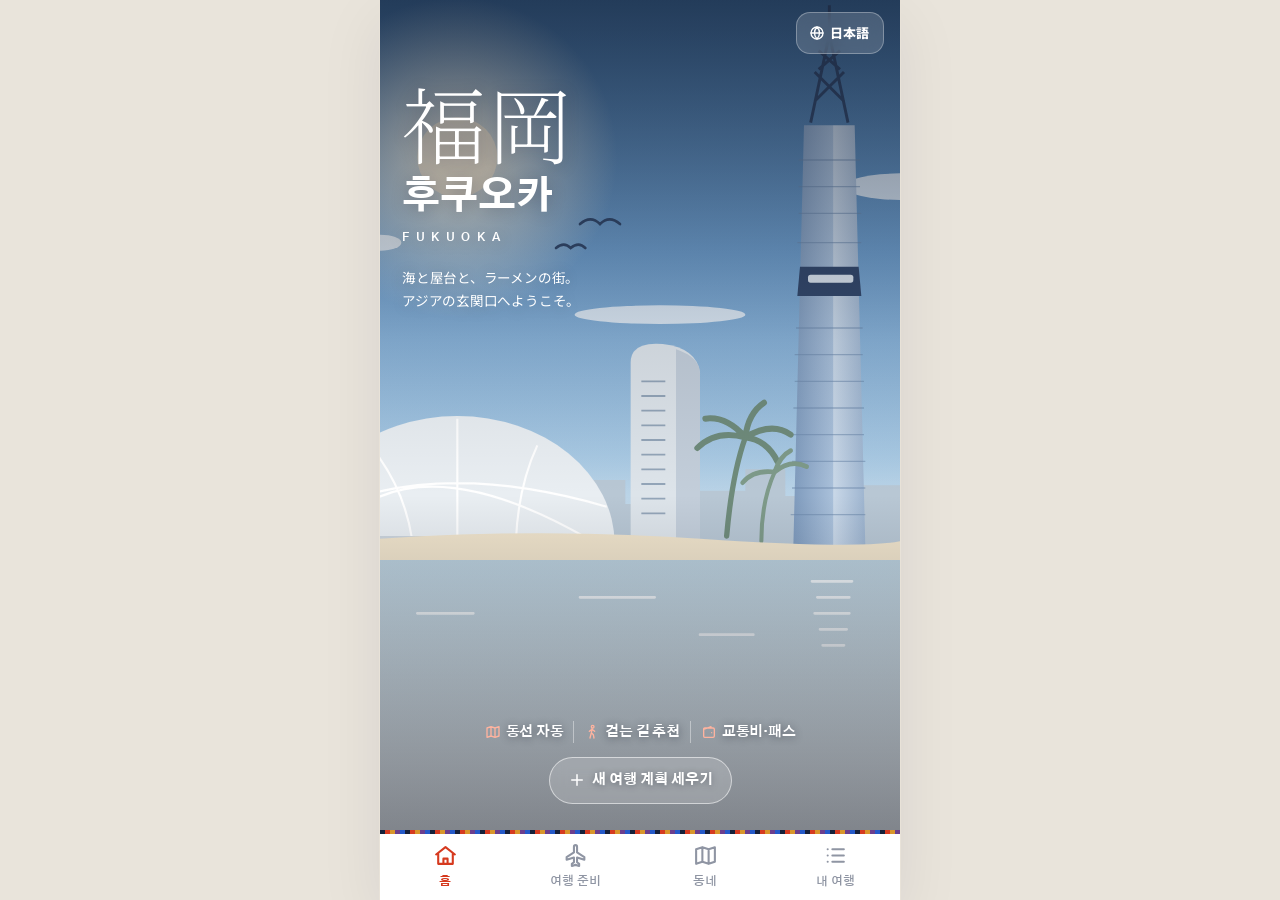
==== commit 17aaa144: "required" ====
--- a/fukuoka-planner/index.html
+++ b/fukuoka-planner/index.html
@@ -16,7 +16,7 @@
 <title>후쿠오카 여행 플래너</title>
 <link rel="preconnect" href="https://fonts.googleapis.com">
 <link rel="preconnect" href="https://fonts.gstatic.com" crossorigin>
-<link href="https://fonts.googleapis.com/css2?family=Gothic+A1:wght@400;500;600;700;800&family=Outfit:wght@500;600;700&family=Noto+Sans+JP:wght@400;500;700;800&family=Nanum+Myeongjo:wght@700;800&family=Noto+Serif+JP:wght@600;700&display=swap" rel="stylesheet">
+<link href="https://fonts.googleapis.com/css2?family=Gothic+A1:wght@400;500;600;700;800&family=Outfit:wght@500;600;700&family=Noto+Sans+JP:wght@400;500;700;800&family=Nanum+Myeongjo:wght@700;800&family=Noto+Serif+JP:wght@200;300;600;700&display=swap" rel="stylesheet">
 <link rel="stylesheet" href="css/style.css">
 </head>
 <body>
@@ -38,6 +38,7 @@
 <script src="js/guide.js"></script>
 <script src="js/here.js"></script>
 <script src="js/live.js"></script>
+<script src="js/home3.js"></script>
 <script src="js/maps.js"></script>
 <script src="js/bootstrap.js"></script>
 </body>
--- a/fukuoka-planner/css/style.css
+++ b/fukuoka-planner/css/style.css
@@ -6506,3 +6506,1291 @@
   margin: -8px -6px -8px 2px;
 }
 
+/* ===== 새 홈 (home3.js) · 모모치 바다 일러스트 + 아래 5칸 메뉴 ===== */
+.h3 {
+  --h3-s0: #3d6996;
+  --h3-s1: #6f9fcd;
+  --h3-s2: #a8c9e3;
+  --h3-s3: #dce7ee;
+  --h3-glow: #fff3da;
+  --h3-sun: #f1e6cf;
+  --h3-cloud: #ffffff;
+  --h3-bird: #33496b;
+  --h3-city: #b8c7d4;
+  --h3-dome: #e9eef2;
+  --h3-domel: #ffffff;
+  --h3-base: #cbd4dc;
+  --h3-hawk: #dde4ea;
+  --h3-hawk2: #c3ceda;
+  --h3-hwin: #93a5b8;
+  --h3-tw0: #7f9bbd;
+  --h3-tw1: #a9c0da;
+  --h3-tw2: #c9d8e8;
+  --h3-tw3: #9db4cf;
+  --h3-twl: #6c88aa;
+  --h3-deck: #34496c;
+  --h3-deckw: #dce6f0;
+  --h3-lat: #33496b;
+  --h3-palm: #6f8b7b;
+  --h3-palm2: #7e9a89;
+  --h3-sand: #efe3cb;
+  --h3-sea0: #b9cedb;
+  --h3-sea1: #dce3e5;
+  --h3-refl: #ffffff;
+  --h3-star: 0;
+  --h3-light: 0;
+  --h3-sunop: 0.85;
+  --h3-cloudop: 0.7;
+  position: relative;
+  min-height: 100vh;
+  min-height: 100dvh;
+  display: flex;
+  flex-direction: column;
+  overflow-x: hidden;
+  background: var(--bg);
+}
+@media (prefers-color-scheme: dark) {
+  :root:not([data-theme='light']) .h3 {
+    --h3-s0: #0b1330;
+    --h3-s1: #17244a;
+    --h3-s2: #2a3b69;
+    --h3-s3: #3e4f7c;
+    --h3-glow: #9fb6ff;
+    --h3-sun: #f3efd9;
+    --h3-cloud: #9aa8c8;
+    --h3-city: #1f2a4a;
+    --h3-dome: #2c385c;
+    --h3-domel: #4a5a85;
+    --h3-base: #1a2340;
+    --h3-hawk: #2b3657;
+    --h3-hawk2: #222c4a;
+    --h3-hwin: #f2c766;
+    --h3-tw0: #2a3a66;
+    --h3-tw1: #3b4e80;
+    --h3-tw2: #4f66a0;
+    --h3-tw3: #2e3f6e;
+    --h3-twl: #7fa2e0;
+    --h3-deck: #f2b544;
+    --h3-deckw: #fff1c9;
+    --h3-lat: #6b7db0;
+    --h3-palm: #18213c;
+    --h3-palm2: #18213c;
+    --h3-sand: #2a3352;
+    --h3-sea0: #1e2a4d;
+    --h3-sea1: #182240;
+    --h3-refl: #f2b544;
+    --h3-star: 1;
+    --h3-light: 1;
+    --h3-sunop: 1;
+    --h3-cloudop: 0.22;
+  }
+}
+:root[data-theme='dark'] .h3 {
+  --h3-s0: #0b1330;
+  --h3-s1: #17244a;
+  --h3-s2: #2a3b69;
+  --h3-s3: #3e4f7c;
+  --h3-glow: #9fb6ff;
+  --h3-sun: #f3efd9;
+  --h3-cloud: #9aa8c8;
+  --h3-city: #1f2a4a;
+  --h3-dome: #2c385c;
+  --h3-domel: #4a5a85;
+  --h3-base: #1a2340;
+  --h3-hawk: #2b3657;
+  --h3-hawk2: #222c4a;
+  --h3-hwin: #f2c766;
+  --h3-tw0: #2a3a66;
+  --h3-tw1: #3b4e80;
+  --h3-tw2: #4f66a0;
+  --h3-tw3: #2e3f6e;
+  --h3-twl: #7fa2e0;
+  --h3-deck: #f2b544;
+  --h3-deckw: #fff1c9;
+  --h3-lat: #6b7db0;
+  --h3-palm: #18213c;
+  --h3-palm2: #18213c;
+  --h3-sand: #2a3352;
+  --h3-sea0: #1e2a4d;
+  --h3-sea1: #182240;
+  --h3-refl: #f2b544;
+  --h3-star: 1;
+  --h3-light: 1;
+  --h3-sunop: 1;
+  --h3-cloudop: 0.22;
+}
+.h3-stars {
+  fill: #fff;
+  opacity: var(--h3-star);
+}
+.h3-sun {
+  fill: var(--h3-sun);
+  opacity: var(--h3-sunop);
+}
+.h3-cloud {
+  fill: var(--h3-cloud);
+  opacity: var(--h3-cloudop);
+}
+.h3-bird {
+  fill: none;
+  stroke: var(--h3-bird);
+  stroke-width: 2;
+  stroke-linecap: round;
+  opacity: calc(1 - var(--h3-star));
+}
+.h3-win {
+  fill: #f2c766;
+  opacity: var(--h3-light);
+}
+.h3-twlight {
+  stroke: #8fd3ff;
+  stroke-width: 2;
+  opacity: var(--h3-light);
+}
+.h3-scene {
+  position: absolute;
+  left: 0;
+  right: 0;
+  top: 0;
+  height: 760px;
+  pointer-events: none;
+}
+.h3-svg {
+  display: block;
+  width: 100%;
+  height: 100%;
+}
+.h3-top {
+  position: relative;
+  z-index: 2;
+  display: flex;
+  align-items: center;
+  justify-content: space-between;
+  padding: calc(12px + env(safe-area-inset-top)) 16px 0;
+  min-height: 42px;
+}
+.h3-logo {
+  display: flex;
+  align-items: center;
+  gap: 7px;
+  color: #fff;
+  text-shadow: 0 1px 10px rgba(20, 28, 55, 0.3);
+}
+.h3-logo .j,
+.h3-hero .j {
+  font-family: 'Noto Serif JP', 'Hiragino Mincho ProN', 'Yu Mincho', serif;
+  font-weight: 300;
+  line-height: 1;
+}
+.h3-logo .j {
+  font-size: 32px;
+}
+.h3-logo b {
+  font-size: 15px;
+  font-weight: 800;
+  padding-top: 6px;
+}
+.h3-main {
+  position: relative;
+  z-index: 1;
+  flex: 1;
+  display: flex;
+  flex-direction: column;
+  padding: 0 18px calc(92px + env(safe-area-inset-bottom));
+}
+.h3-hero {
+  margin-top: 26px;
+  padding-left: 4px;
+  color: #fff;
+  text-shadow: 0 2px 16px rgba(20, 28, 55, 0.28);
+}
+.h3-hero .j {
+  font-weight: 200;
+  font-size: 84px;
+  letter-spacing: 2px;
+}
+.h3-hero h1 {
+  margin: 14px 0 0;
+  font-size: 38px;
+  font-weight: 800;
+  line-height: 1;
+}
+.h3-hero .en {
+  margin-top: 12px;
+  font-size: 12px;
+  font-weight: 700;
+  letter-spacing: 0.55em;
+}
+.h3-hero p {
+  margin: 18px 0 0;
+  font-family: 'Noto Sans JP', var(--font);
+  font-size: 13.5px;
+  line-height: 1.75;
+}
+.h3-feats {
+  margin: 0;
+  padding: 0;
+  list-style: none;
+  display: flex;
+  justify-content: center;
+  flex-wrap: wrap;
+  row-gap: 6px;
+  font-size: 13.5px;
+  font-weight: 700;
+  color: #fff;
+  text-shadow: 0 1px 8px rgba(10, 15, 30, 0.45);
+}
+.h3-feats li {
+  display: flex;
+  align-items: center;
+  gap: 5px;
+  padding: 0 10px;
+}
+.h3-feats li + li {
+  border-left: 1px solid rgba(255, 255, 255, 0.4);
+}
+.h3-feats .ic {
+  width: 16px;
+  height: 16px;
+  color: #ffb39f;
+}
+.h3-cards {
+  margin-top: auto;
+}
+.h3-tabs {
+  display: grid;
+  grid-template-columns: 1fr auto 1fr;
+  align-items: center;
+  min-height: 48px;
+  padding: 0 6px;
+  border-radius: 18px;
+  background: color-mix(in srgb, var(--surface) 84%, transparent);
+  backdrop-filter: blur(10px);
+  -webkit-backdrop-filter: blur(10px);
+  box-shadow: 0 6px 20px rgba(31, 43, 77, 0.1);
+}
+.h3-tabs button {
+  border: 0;
+  background: none;
+  font: inherit;
+  font-size: 13px;
+  color: var(--ink-3);
+  padding: 10px 6px;
+  cursor: pointer;
+}
+.h3-tl {
+  justify-self: start;
+  grid-column: 1;
+}
+.h3-tr {
+  justify-self: end;
+  grid-column: 3;
+}
+.h3-tc {
+  grid-column: 2;
+  padding: 7px 16px;
+  border-radius: 16px;
+  background: #1f2b4d;
+  color: #fff;
+  font-size: 14px;
+  font-weight: 800;
+}
+.h3-car {
+  display: flex;
+  margin: 10px -18px 0;
+  overflow-x: auto;
+  scroll-snap-type: x mandatory;
+  scrollbar-width: none;
+  overscroll-behavior-x: contain;
+}
+.h3-car::-webkit-scrollbar {
+  display: none;
+}
+.h3-car > .h3-card {
+  flex: 0 0 calc(100% - 36px);
+  margin: 0 18px 4px;
+  scroll-snap-align: center;
+}
+.h3-card {
+  box-sizing: border-box;
+  padding: 16px;
+  background: var(--surface);
+  border-radius: 24px;
+  box-shadow: 0 12px 32px rgba(31, 43, 77, 0.12);
+  min-width: 0;
+}
+.h3-dots {
+  display: flex;
+  justify-content: center;
+  gap: 6px;
+  margin-top: 12px;
+}
+.h3-dots i {
+  width: 6px;
+  height: 6px;
+  border-radius: 3px;
+  background: var(--line);
+  transition: width 0.2s;
+}
+.h3-dots i.on {
+  width: 18px;
+  background: var(--ink);
+}
+.h3-ch {
+  display: flex;
+  align-items: center;
+  gap: 8px;
+}
+.h3-pill {
+  padding: 4px 10px;
+  border-radius: 12px;
+  background: #1f2b4d;
+  color: #fff;
+  font-size: 13px;
+  font-weight: 800;
+  white-space: nowrap;
+}
+.h3-pill.red {
+  background: var(--pri);
+}
+.h3-dl {
+  flex: 1;
+  min-width: 0;
+  font-size: 13px;
+  font-weight: 600;
+  color: var(--ink-2);
+}
+.h3-go {
+  display: flex;
+  align-items: center;
+  gap: 4px;
+  height: 36px;
+  padding: 0 12px;
+  border: 0;
+  border-radius: 12px;
+  background: color-mix(in srgb, #2f5d9a 14%, var(--surface));
+  color: #2f5d9a;
+  font: inherit;
+  font-size: 13px;
+  font-weight: 800;
+  cursor: pointer;
+}
+.h3-go .ic {
+  width: 15px;
+  height: 15px;
+}
+.h3-route {
+  position: relative;
+  list-style: none;
+  margin: 14px 0 0 4px;
+  padding: 0 0 0 18px;
+  display: grid;
+  gap: 14px;
+}
+.h3-route::before {
+  content: '';
+  position: absolute;
+  left: 4px;
+  top: 10px;
+  bottom: 10px;
+  width: 2px;
+  background: var(--line);
+}
+.h3-route li {
+  position: relative;
+  display: flex;
+  align-items: baseline;
+  gap: 6px;
+  min-width: 0;
+}
+.h3-route li::before {
+  content: '';
+  position: absolute;
+  left: -18px;
+  top: 6px;
+  width: 10px;
+  height: 10px;
+  border-radius: 5px;
+  background: var(--ink-3);
+}
+.h3-route li.to::before {
+  background: var(--pri);
+}
+.h3-route b {
+  font-size: 15.5px;
+  font-weight: 800;
+  overflow: hidden;
+  text-overflow: ellipsis;
+  white-space: nowrap;
+}
+.h3-route small {
+  flex: none;
+  color: var(--ink-2);
+}
+.h3-leg {
+  margin-top: 14px;
+  padding: 14px;
+  border-radius: 18px;
+  background: color-mix(in srgb, var(--lc) 10%, var(--surface));
+}
+.h3-lh {
+  display: flex;
+  align-items: center;
+  gap: 8px;
+  margin: 0;
+  font-size: 13.5px;
+  font-weight: 800;
+  color: color-mix(in srgb, var(--lc) 80%, var(--ink));
+}
+.h3-li {
+  width: 26px;
+  height: 26px;
+  flex: none;
+  border-radius: 8px;
+  background: var(--lc);
+  color: #fff;
+  display: grid;
+  place-items: center;
+}
+.h3-li .ic {
+  width: 15px;
+  height: 15px;
+}
+.h3-st {
+  display: grid;
+  grid-template-columns: 1fr auto 1fr;
+  align-items: end;
+  gap: 6px;
+  margin-top: 12px;
+}
+.h3-st small {
+  display: block;
+  font-size: 11.5px;
+  color: var(--ink-2);
+}
+.h3-st p {
+  display: flex;
+  align-items: center;
+  gap: 6px;
+  margin: 4px 0 2px;
+}
+.h3-st em {
+  font-style: normal;
+  padding: 1px 5px;
+  border: 1.5px solid var(--lc);
+  border-radius: 6px;
+  font-size: 11.5px;
+  font-weight: 800;
+  color: var(--lc);
+}
+.h3-st b {
+  font-family: 'Noto Sans JP', var(--font);
+  font-size: 19px;
+}
+.h3-n {
+  padding-bottom: 22px;
+  text-align: center;
+  font-size: 11.5px;
+  font-weight: 800;
+  color: var(--lc);
+  line-height: 1.2;
+}
+.h3-x,
+.h3-dir {
+  display: flex;
+  align-items: center;
+  gap: 4px;
+  flex-wrap: wrap;
+  margin: 10px 0 0;
+  font-size: 12.5px;
+  color: var(--ink-2);
+}
+.h3-x .ic {
+  width: 14px;
+  height: 14px;
+}
+.h3-dir b {
+  font-family: 'Noto Sans JP', var(--font);
+  color: var(--ink);
+}
+.h3-next {
+  display: flex;
+  align-items: center;
+  margin: 10px 0 0;
+  padding-top: 10px;
+  border-top: 1px solid color-mix(in srgb, var(--lc) 22%, transparent);
+  font-size: 12.5px;
+  color: var(--ink-2);
+}
+.h3-next span {
+  flex: 1;
+}
+.h3-next b {
+  font-size: 22px;
+  color: var(--ink);
+}
+.h3-maps {
+  display: inline-flex;
+  align-items: center;
+  gap: 4px;
+  margin-top: 10px;
+  font-size: 13px;
+  font-weight: 700;
+  color: #2f5d9a;
+}
+.h3-maps .ic {
+  width: 15px;
+  height: 15px;
+}
+.h3-list {
+  list-style: none;
+  margin: 12px 0 0;
+  padding: 0;
+  display: grid;
+  gap: 4px;
+}
+.h3-list li {
+  display: flex;
+  align-items: center;
+  gap: 12px;
+  padding: 8px 10px;
+  border-radius: 14px;
+  min-width: 0;
+}
+.h3-list li.cur {
+  background: var(--surface-2);
+}
+.h3-list li > b {
+  width: 44px;
+  flex: none;
+  font-size: 14px;
+  font-weight: 600;
+  color: var(--ink-2);
+}
+.h3-list li.cur > b {
+  color: var(--pri);
+  font-weight: 800;
+}
+.h3-ri {
+  width: 28px;
+  height: 28px;
+  flex: none;
+  border-radius: 8px;
+  background: var(--surface-2);
+  display: grid;
+  place-items: center;
+  color: var(--ink-2);
+}
+.h3-list li.cur .h3-ri {
+  background: none;
+}
+.h3-ri .ic {
+  width: 15px;
+  height: 15px;
+}
+.h3-rn {
+  font-size: 15px;
+  font-weight: 800;
+  min-width: 0;
+  overflow: hidden;
+  text-overflow: ellipsis;
+  white-space: nowrap;
+}
+.h3-more {
+  margin: 8px 0 0;
+  text-align: center;
+  font-size: 12px;
+  color: var(--ink-3);
+}
+.h3-more button {
+  border: 0;
+  background: none;
+  padding: 6px 2px;
+  font: inherit;
+  color: var(--ink-2);
+  text-decoration: underline;
+  cursor: pointer;
+}
+.h3-stats {
+  display: grid;
+  grid-template-columns: 1fr 1fr;
+  margin-top: 10px;
+  padding-top: 12px;
+  border-top: 1px dashed var(--line);
+}
+.h3-stats > div + div {
+  padding-left: 14px;
+  border-left: 1px solid var(--line);
+}
+.h3-stats small {
+  display: block;
+  font-size: 12px;
+  color: var(--ink-3);
+}
+.h3-stats b {
+  font-size: 19px;
+  font-weight: 800;
+}
+.h3-empty {
+  margin: 18px 0 8px;
+  color: var(--ink-2);
+  text-align: center;
+}
+.h3-tt {
+  margin: 10px 0 0;
+  font-size: 21px;
+  font-weight: 800;
+}
+.h3-chips {
+  display: flex;
+  flex-wrap: wrap;
+  gap: 6px;
+  margin-top: 10px;
+}
+.h3-chips span {
+  padding: 4px 10px;
+  border-radius: 12px;
+  background: color-mix(in srgb, #2f5d9a 10%, var(--surface));
+  color: color-mix(in srgb, #2f5d9a 75%, var(--ink));
+  font-size: 12.5px;
+  font-weight: 700;
+}
+.h3-days {
+  display: grid;
+  grid-template-columns: repeat(auto-fit, minmax(64px, 1fr));
+  gap: 6px;
+  margin-top: 14px;
+}
+.h3-days button {
+  padding: 8px 0;
+  border: 0;
+  border-radius: 12px;
+  background: color-mix(in srgb, #2f5d9a 10%, var(--surface));
+  color: color-mix(in srgb, #2f5d9a 75%, var(--ink));
+  font: inherit;
+  font-size: 12px;
+  cursor: pointer;
+}
+.h3-days b {
+  display: block;
+  font-size: 13px;
+}
+.h3-cta {
+  display: flex;
+  align-items: center;
+  justify-content: center;
+  gap: 6px;
+  width: 100%;
+  min-height: 48px;
+  margin-top: 14px;
+  border: 0;
+  border-radius: 14px;
+  background: var(--pri);
+  color: #fff;
+  font: inherit;
+  font-size: 15.5px;
+  font-weight: 800;
+  cursor: pointer;
+}
+/* 아래 4칸 메뉴: 흰 바탕 위쪽 가장자리에 줄무늬 한 줄 */
+.h3-nav {
+  position: fixed;
+  z-index: 30;
+  left: 50%;
+  bottom: 0;
+  transform: translateX(-50%);
+  width: 100%;
+  max-width: 520px;
+  box-sizing: border-box;
+  height: calc(68px + env(safe-area-inset-bottom));
+  padding: 11px 0 env(safe-area-inset-bottom);
+  display: grid;
+  grid-template-columns: repeat(4, minmax(0, 1fr));
+  align-items: start;
+  background: var(--surface);
+}
+.h3-nav::before {
+  content: '';
+  position: absolute;
+  top: -2.25px;
+  left: 0;
+  right: 0;
+  height: 4.5px;
+  background: repeating-linear-gradient(
+    90deg,
+    #15203a 0 5px,
+    #d63a1f 5px 10px,
+    #d9962b 10px 15px,
+    #6b3e8e 15px 20px,
+    #2459c9 20px 25px
+  );
+}
+.h3-ni {
+  display: flex;
+  flex-direction: column;
+  align-items: center;
+  gap: 4px;
+  border: 0;
+  background: none;
+  font: inherit;
+  font-size: 12px;
+  font-weight: 600;
+  color: var(--ink-3);
+  cursor: pointer;
+  min-width: 0;
+}
+.h3-ni .ic {
+  width: 25px;
+  height: 25px;
+}
+.h3-ni.on {
+  color: var(--pri);
+  font-weight: 800;
+}
+/* 새 여행 시작 버튼: 첫 화면(계획이 없을 때)과 내 여행 탭 */
+.h3-start {
+  display: inline-flex;
+  align-items: center;
+  gap: 6px;
+  padding: 11px 18px;
+  border: 1px solid rgba(255, 255, 255, 0.55);
+  border-radius: 999px;
+  background: rgba(255, 255, 255, 0.16);
+  -webkit-backdrop-filter: blur(8px);
+  backdrop-filter: blur(8px);
+  color: #fff;
+  font: inherit;
+  font-size: 14px;
+  font-weight: 800;
+  text-shadow: 0 1px 6px rgba(10, 15, 30, 0.35);
+  cursor: pointer;
+}
+.h3-start .ic {
+  width: 18px;
+  height: 18px;
+}
+.h3-new {
+  display: flex;
+  align-items: center;
+  justify-content: center;
+  gap: 8px;
+  padding: 14px;
+  border: 1.5px dashed color-mix(in srgb, var(--pri) 55%, transparent);
+  border-radius: 18px;
+  background: none;
+  color: var(--pri);
+  font: inherit;
+  font-size: 15px;
+  font-weight: 800;
+  cursor: pointer;
+}
+.h3-new .ic {
+  width: 20px;
+  height: 20px;
+}
+/* 홈 알림: 첫 화면 아래쪽 글자(동선 자동…)·버튼 위, 비어 있는 사진 자리에 */
+.v-home .toasts {
+  bottom: calc(196px + env(safe-area-inset-bottom));
+}
+/* 다른 탭: 위쪽 하늘 띠 */
+.h3-band {
+  position: relative;
+  height: calc(168px + env(safe-area-inset-top));
+  overflow: hidden;
+}
+.h3-band .h3-svg {
+  position: absolute;
+  inset: 0;
+}
+.h3-bt {
+  position: absolute;
+  left: 22px;
+  right: 120px;
+  bottom: 58px;
+  color: #fff;
+  text-shadow: 0 1px 10px rgba(20, 28, 55, 0.3);
+}
+.h3-bt h1 {
+  margin: 0;
+  font-size: 28px;
+  font-weight: 800;
+}
+.h3-bt p {
+  margin: 6px 0 0;
+  font-size: 14px;
+  opacity: 0.94;
+}
+.h3-bl {
+  position: absolute;
+  top: calc(12px + env(safe-area-inset-top));
+  right: 16px;
+}
+.h3-page {
+  position: relative;
+  padding: 12px 16px calc(92px + env(safe-area-inset-bottom));
+  display: grid;
+  gap: 12px;
+}
+.h3-wide,
+.h3-tile {
+  border: 0;
+  background: var(--surface);
+  border-radius: 22px;
+  box-shadow: 0 8px 24px rgba(31, 43, 77, 0.08);
+  color: var(--ink);
+  font: inherit;
+  text-align: left;
+  cursor: pointer;
+}
+.h3-wide {
+  display: flex;
+  align-items: center;
+  gap: 14px;
+  padding: 18px;
+}
+.h3-wide > span:not(.h3-ti) {
+  flex: 1;
+  min-width: 0;
+}
+.h3-wide b,
+.h3-tile b {
+  display: block;
+  font-size: 16.5px;
+  font-weight: 800;
+}
+.h3-wide small,
+.h3-tile small {
+  display: block;
+  margin-top: 2px;
+  font-size: 13px;
+  color: var(--ink-2);
+}
+.h3-ti {
+  width: 48px;
+  height: 48px;
+  flex: none;
+  border-radius: 15px;
+  display: grid;
+  place-items: center;
+  background: color-mix(in srgb, var(--c) 13%, var(--surface));
+  color: var(--c);
+}
+.h3-ti .ic {
+  width: 24px;
+  height: 24px;
+}
+.h3-grid {
+  display: grid;
+  grid-template-columns: repeat(2, minmax(0, 1fr));
+  gap: 12px;
+}
+.h3-tile {
+  padding: 16px;
+}
+.h3-tile .h3-ti {
+  margin-bottom: 12px;
+}
+.h3-seg {
+  display: grid;
+  grid-template-columns: repeat(3, minmax(0, 1fr));
+  gap: 6px;
+  padding: 5px;
+  border-radius: 16px;
+  background: var(--surface-2);
+}
+.h3-seg button {
+  min-height: 40px;
+  border: 0;
+  border-radius: 12px;
+  background: none;
+  color: var(--ink-2);
+  font: inherit;
+  font-size: 14.5px;
+  font-weight: 700;
+  cursor: pointer;
+}
+.h3-seg button.on {
+  background: #1f2b4d;
+  color: #fff;
+}
+.h3-alist {
+  display: grid;
+  gap: 10px;
+}
+.h3-area {
+  display: flex;
+  align-items: center;
+  gap: 14px;
+  padding: 12px;
+  border: 0;
+  border-radius: 20px;
+  background: var(--surface);
+  box-shadow: 0 6px 20px rgba(31, 43, 77, 0.07);
+  color: var(--ink);
+  font: inherit;
+  text-align: left;
+  cursor: pointer;
+}
+.h3-at {
+  position: relative;
+  width: 72px;
+  height: 72px;
+  flex: none;
+  border-radius: 16px;
+  overflow: hidden;
+  display: grid;
+  place-items: center;
+  background: linear-gradient(140deg, var(--c1), var(--c2));
+  color: #fff;
+  font-family: 'Noto Serif JP', serif;
+  font-weight: 700;
+  font-size: 14px;
+}
+.h3-at img {
+  position: absolute;
+  inset: 0;
+  width: 100%;
+  height: 100%;
+  object-fit: cover;
+}
+.h3-ab {
+  min-width: 0;
+}
+.h3-ab b {
+  display: block;
+  font-size: 16.5px;
+  font-weight: 800;
+}
+.h3-ab small {
+  display: block;
+  margin-top: 2px;
+  font-size: 13px;
+  color: var(--ink-2);
+}
+.h3-ab em {
+  display: inline-block;
+  margin-top: 6px;
+  padding: 2px 8px;
+  border-radius: 9px;
+  background: var(--surface-2);
+  font-style: normal;
+  font-size: 12px;
+  font-weight: 700;
+  color: var(--ink-2);
+}
+.h3-sec {
+  margin: 4px 4px 0;
+  font-size: 13px;
+  font-weight: 800;
+  color: var(--ink-3);
+}
+.h3-sec.red {
+  color: var(--pri);
+}
+.h3-trip .ib {
+  margin-left: auto;
+}
+.h3-row {
+  display: flex;
+  gap: 8px;
+}
+.h3-row .h3-cta {
+  flex: 1;
+}
+.h3-sq {
+  width: 48px;
+  margin-top: 14px;
+  border: 0;
+  border-radius: 14px;
+  background: var(--surface-2);
+  color: var(--ink-2);
+  display: grid;
+  place-items: center;
+  cursor: pointer;
+}
+.h3-recv {
+  display: flex;
+  align-items: center;
+  gap: 10px;
+  min-height: 52px;
+  padding: 0 16px;
+  border: 1.5px dashed var(--line);
+  border-radius: 18px;
+  background: none;
+  color: var(--ink-2);
+  font: inherit;
+  font-size: 14.5px;
+  font-weight: 700;
+  cursor: pointer;
+}
+.h3-none {
+  padding: 22px 18px;
+  border-radius: 22px;
+  background: var(--surface);
+  text-align: center;
+  color: var(--ink-2);
+}
+/* 홈: 사진 배경 + 세로로 넘기는 두 화면 (첫 화면 = 큰 제목, 두 번째 = 카드) */
+.h3-bg {
+  position: fixed;
+  z-index: 0;
+  top: 0;
+  bottom: 0;
+  left: 50%;
+  transform: translateX(-50%);
+  width: 100%;
+  max-width: 520px;
+  overflow: hidden;
+  background: #1f2b4d;
+}
+.h3-photo {
+  display: block;
+  width: 100%;
+  height: 100%;
+  object-fit: cover;
+}
+.h3-bg .h3-svg {
+  height: 100%;
+}
+.h3-shade,
+.h3-dim {
+  position: absolute;
+  inset: 0;
+  pointer-events: none;
+}
+.h3-shade {
+  background: linear-gradient(
+    180deg,
+    rgba(10, 15, 30, 0.5) 0%,
+    rgba(10, 15, 30, 0.08) 38%,
+    rgba(10, 15, 30, 0) 55%,
+    rgba(10, 15, 30, 0.55) 100%
+  );
+}
+.h3-dim {
+  background: #0b1226;
+  opacity: 0;
+}
+.h3-home .h3-top {
+  position: fixed;
+  z-index: 5;
+  top: 0;
+  left: 50%;
+  transform: translateX(-50%);
+  width: 100%;
+  max-width: 520px;
+  box-sizing: border-box;
+  pointer-events: none;
+}
+.h3-home .h3-top > * {
+  pointer-events: auto;
+}
+.h3-home .h3-logo {
+  opacity: 0;
+}
+.h3-pages {
+  position: relative;
+  z-index: 1;
+  height: 100vh;
+  height: 100dvh;
+  overflow-y: auto;
+  overscroll-behavior: contain;
+  scroll-snap-type: y mandatory;
+  scrollbar-width: none;
+}
+.h3-pages::-webkit-scrollbar {
+  display: none;
+}
+.h3-p1,
+.h3-p2 {
+  box-sizing: border-box;
+  min-height: 100%;
+  scroll-snap-align: start;
+  display: flex;
+  flex-direction: column;
+}
+.h3-p1 {
+  padding: calc(54px + env(safe-area-inset-top)) 18px calc(96px + env(safe-area-inset-bottom));
+}
+.h3-p1b {
+  margin-top: auto;
+  display: grid;
+  justify-items: center;
+  gap: 14px;
+}
+.h3-cue {
+  display: flex;
+  flex-direction: column-reverse;
+  align-items: center;
+  gap: 0;
+  border: 0;
+  background: none;
+  color: rgba(255, 255, 255, 0.92);
+  font: inherit;
+  font-size: 12.5px;
+  font-weight: 700;
+  text-shadow: 0 1px 8px rgba(10, 15, 30, 0.5);
+  cursor: pointer;
+  animation: h3cue 1.8s ease-in-out infinite;
+}
+.h3-cue .ic {
+  width: 20px;
+  height: 20px;
+}
+@keyframes h3cue {
+  50% {
+    transform: translateY(-4px);
+  }
+}
+@media (prefers-reduced-motion: reduce) {
+  .h3-cue {
+    animation: none;
+  }
+}
+.h3-p2 {
+  justify-content: flex-end;
+  padding: calc(70px + env(safe-area-inset-top)) 18px calc(92px + env(safe-area-inset-bottom));
+}
+.h3-p2 .h3-cards {
+  margin-top: 0;
+}
+/* 다른 탭 위쪽 띠: 같은 사진 */
+.h3-band .h3-photo {
+  position: absolute;
+  inset: 0;
+  object-position: center 40%;
+}
+.h3-bshade {
+  position: absolute;
+  inset: 0;
+  background: linear-gradient(180deg, rgba(10, 15, 30, 0.45), rgba(10, 15, 30, 0.2) 55%, rgba(10, 15, 30, 0.5));
+}
+.h3-band .h3-bt {
+  bottom: 22px;
+}
+.h3-p2 .h3-dots i {
+  background: rgba(255, 255, 255, 0.45);
+}
+.h3-p2 .h3-dots i.on {
+  background: #fff;
+}
+/* 계획 화면: 위쪽 탭(일정·지도·길안내·교통비) + 아래는 홈과 같은 5칸 메뉴 */
+.appbar.has-pt {
+  row-gap: 8px;
+}
+.ptabs {
+  grid-column: 1 / -1;
+  display: grid;
+  grid-template-columns: repeat(4, minmax(0, 1fr));
+  gap: 4px;
+  padding: 4px;
+  border-radius: 14px;
+  background: var(--surface-2);
+}
+.ptabs button {
+  display: flex;
+  align-items: center;
+  justify-content: center;
+  gap: 5px;
+  min-height: 36px;
+  border-radius: 10px;
+  font-size: 13.5px;
+  font-weight: 700;
+  color: var(--ink-2);
+  white-space: nowrap;
+}
+.ptabs button .ic {
+  width: 16px;
+  height: 16px;
+}
+.ptabs button.on {
+  background: #1f2b4d;
+  color: #fff;
+}
+.v-plan .days {
+  top: calc(var(--ab-h, 115px) + env(safe-area-inset-top));
+}
+.v-plan .plan {
+  padding-bottom: calc(92px + env(safe-area-inset-bottom));
+}
+.v-plan .plan.t-map {
+  padding-bottom: 0;
+}
+.v-plan .dmap {
+  height: calc(100vh - var(--ab-h, 115px) - 84px - 80px - env(safe-area-inset-bottom));
+}
+.v-plan .toasts {
+  bottom: calc(84px + env(safe-area-inset-bottom));
+}
+/* 홈 카드 아래 버튼 줄: [일정 보기][🗑 삭제] */
+.h3-acts {
+  display: flex;
+  gap: 8px;
+  margin-top: 14px;
+}
+.h3-acts .h3-cta {
+  flex: 1;
+  min-width: 0;
+  margin-top: 0;
+}
+.h3-cta.h3-cta-sub {
+  background: color-mix(in srgb, var(--ink) 8%, var(--surface));
+  color: var(--ink);
+}
+.h3-cta .ic {
+  width: 19px;
+  height: 19px;
+}
+.h3-del {
+  flex: none;
+  display: flex;
+  align-items: center;
+  justify-content: center;
+  gap: 6px;
+  min-height: 48px;
+  padding: 0 18px;
+  border: 1.5px solid color-mix(in srgb, #d63a1f 32%, transparent);
+  border-radius: 14px;
+  background: color-mix(in srgb, #d63a1f 7%, var(--surface));
+  color: #d63a1f;
+  font: inherit;
+  font-size: 15px;
+  font-weight: 800;
+  white-space: nowrap;
+  cursor: pointer;
+}
+.h3-del .ic {
+  width: 19px;
+  height: 19px;
+}
+@media (prefers-color-scheme: dark) {
+  :root:not([data-theme='light']) .h3-del {
+    color: #ff7d66;
+    border-color: color-mix(in srgb, #ff7d66 40%, transparent);
+  }
+}
+:root[data-theme='dark'] .h3-del {
+  color: #ff7d66;
+  border-color: color-mix(in srgb, #ff7d66 40%, transparent);
+}
+/* 첫차·막차: 막차가 끝나 바꾼 이동 설명, 공항 운영 시간 안내 */
+.lchip .lc-l.warn {
+  color: var(--bad);
+  font-weight: 700;
+}
+.h3-x.warn {
+  color: var(--bad);
+}
+.air-note[hidden] {
+  display: none;
+}
+.air-note {
+  align-items: flex-start;
+  background: color-mix(in srgb, var(--bad) 8%, var(--surface));
+  color: var(--ink);
+}
+.air-note .ic {
+  flex: none;
+  color: var(--bad);
+}
+
